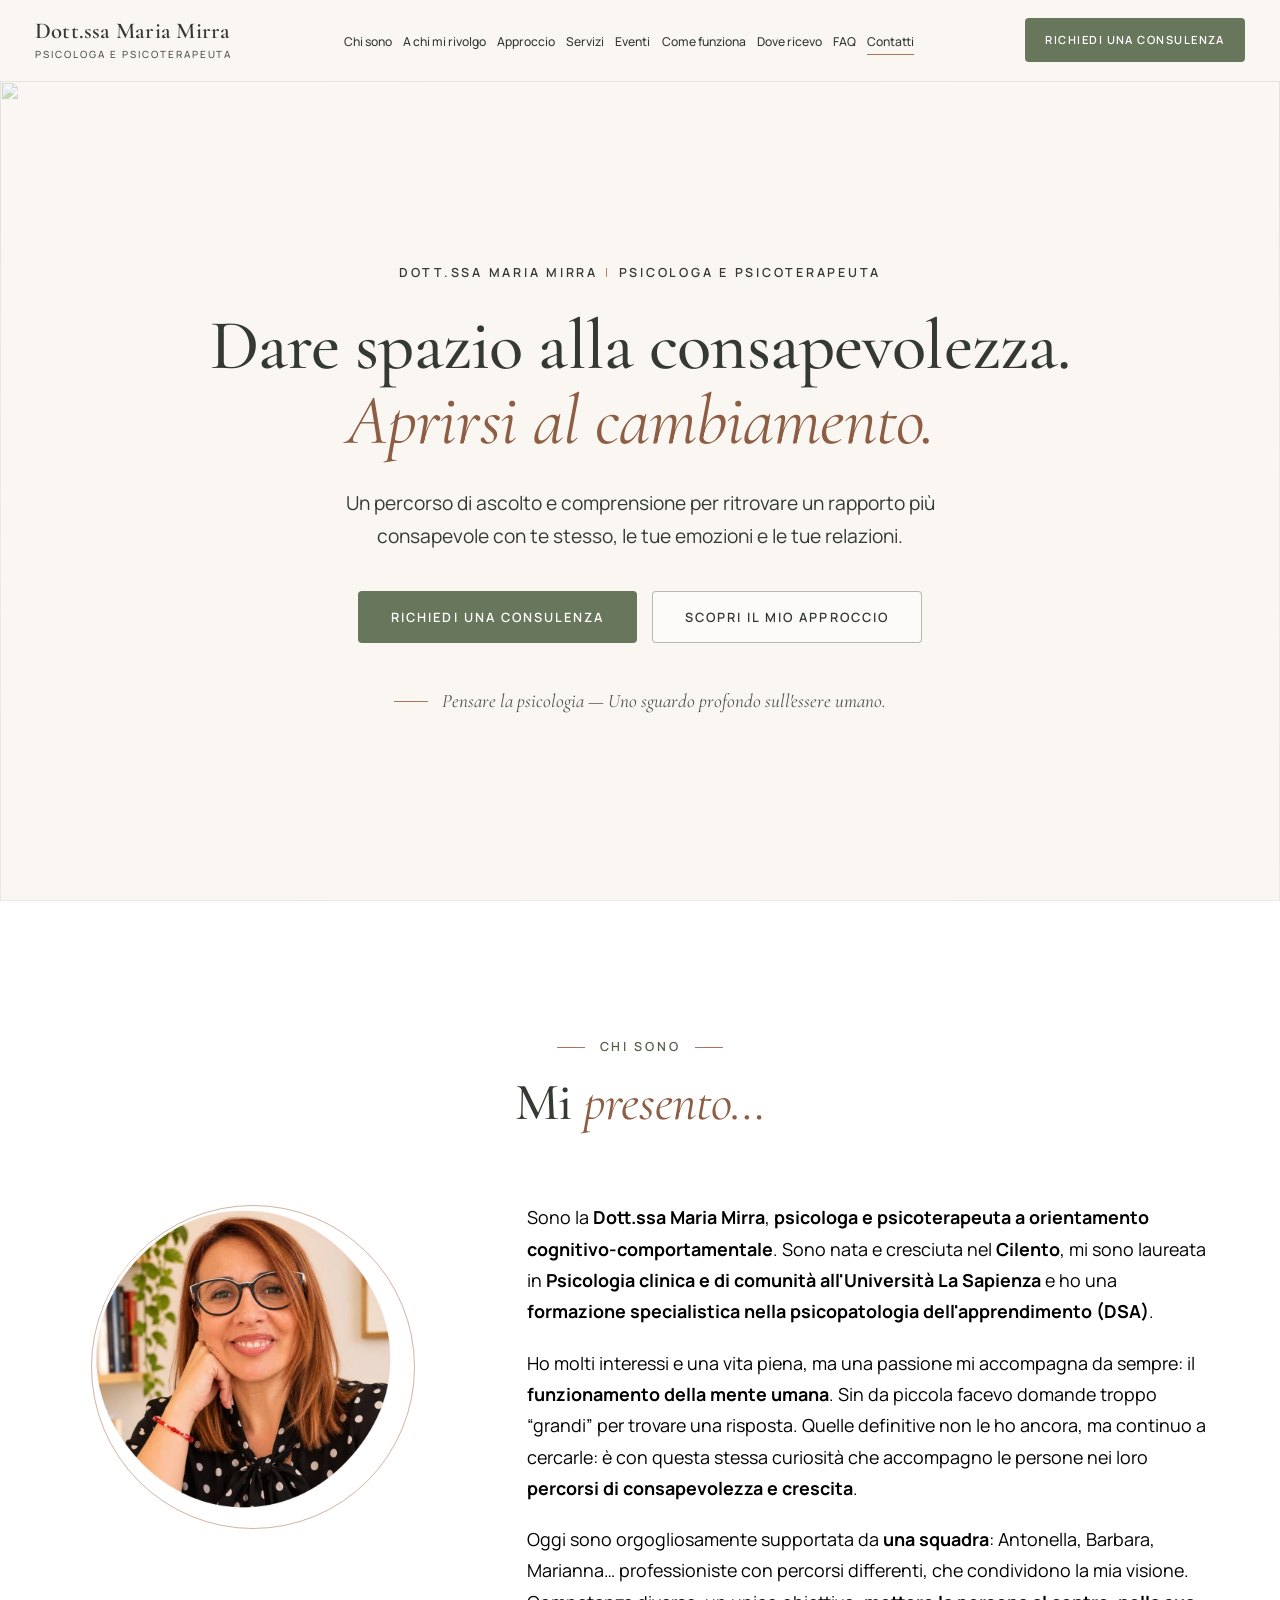
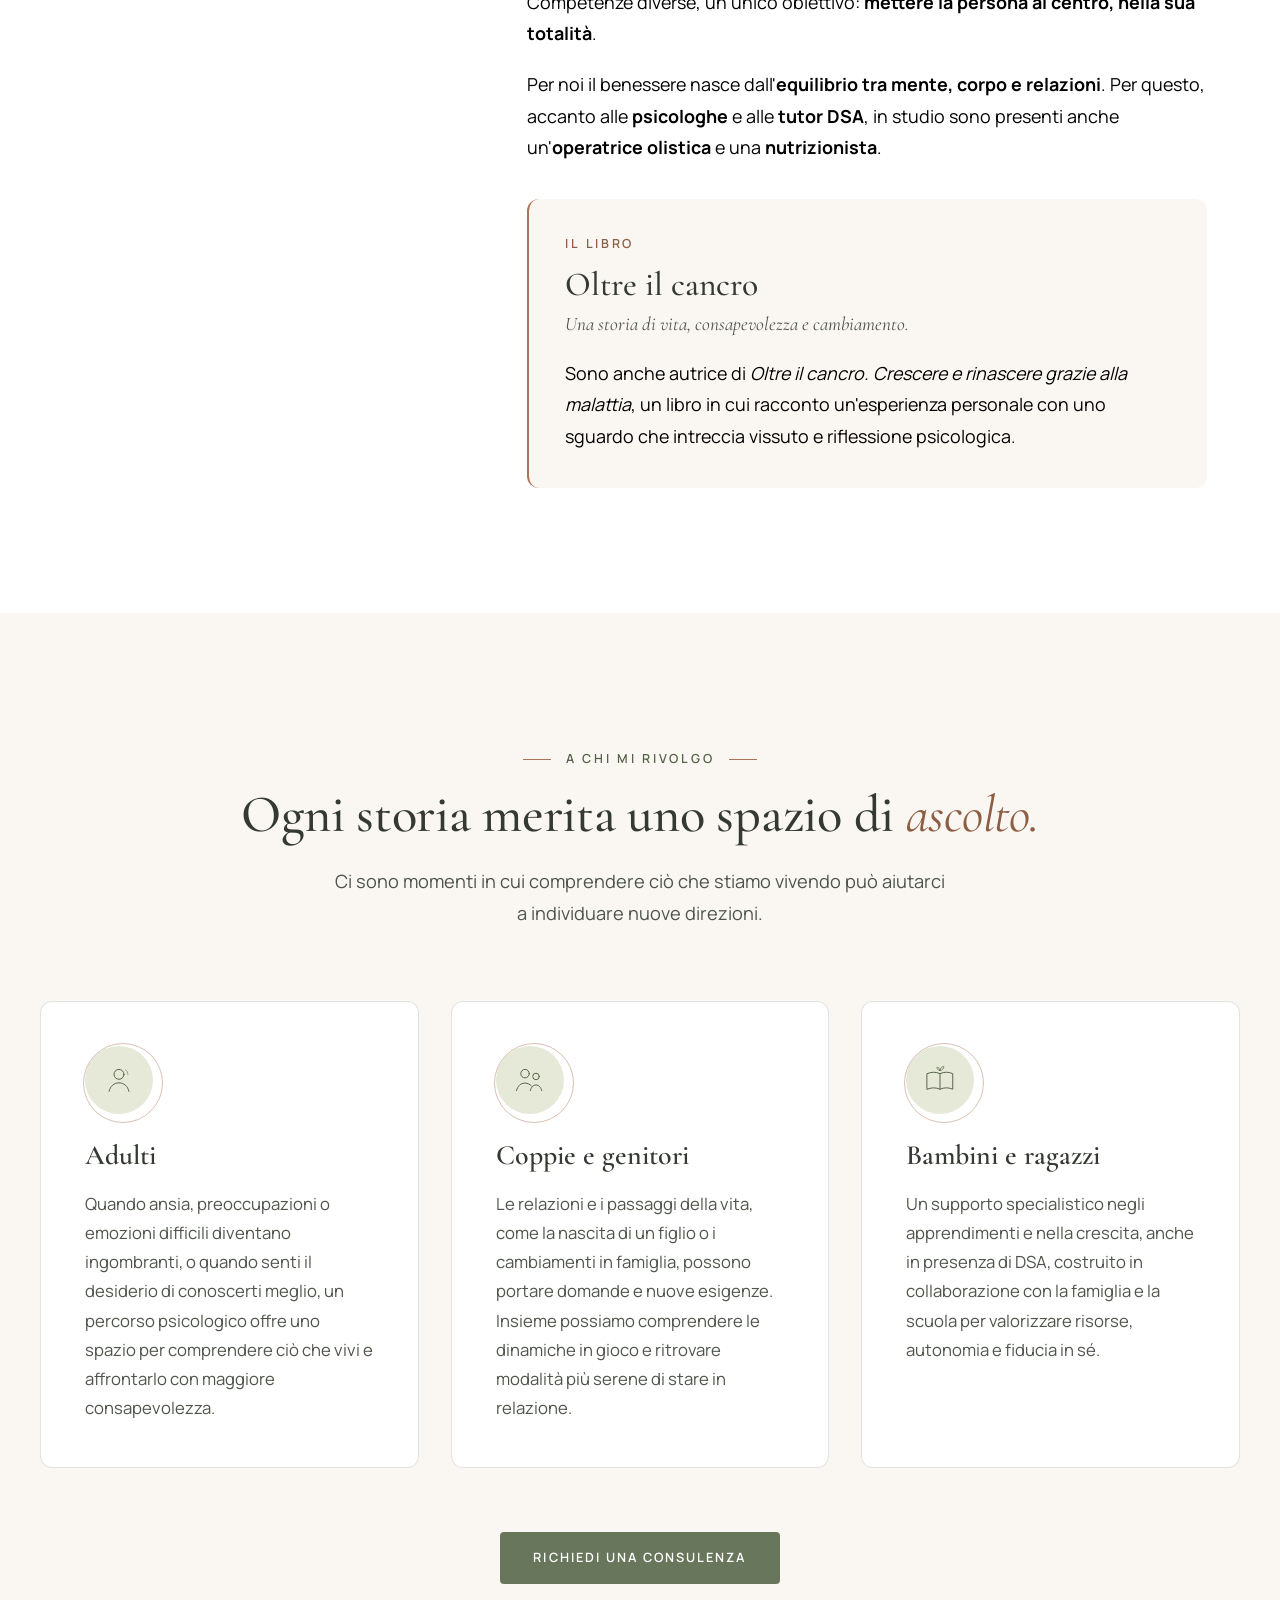
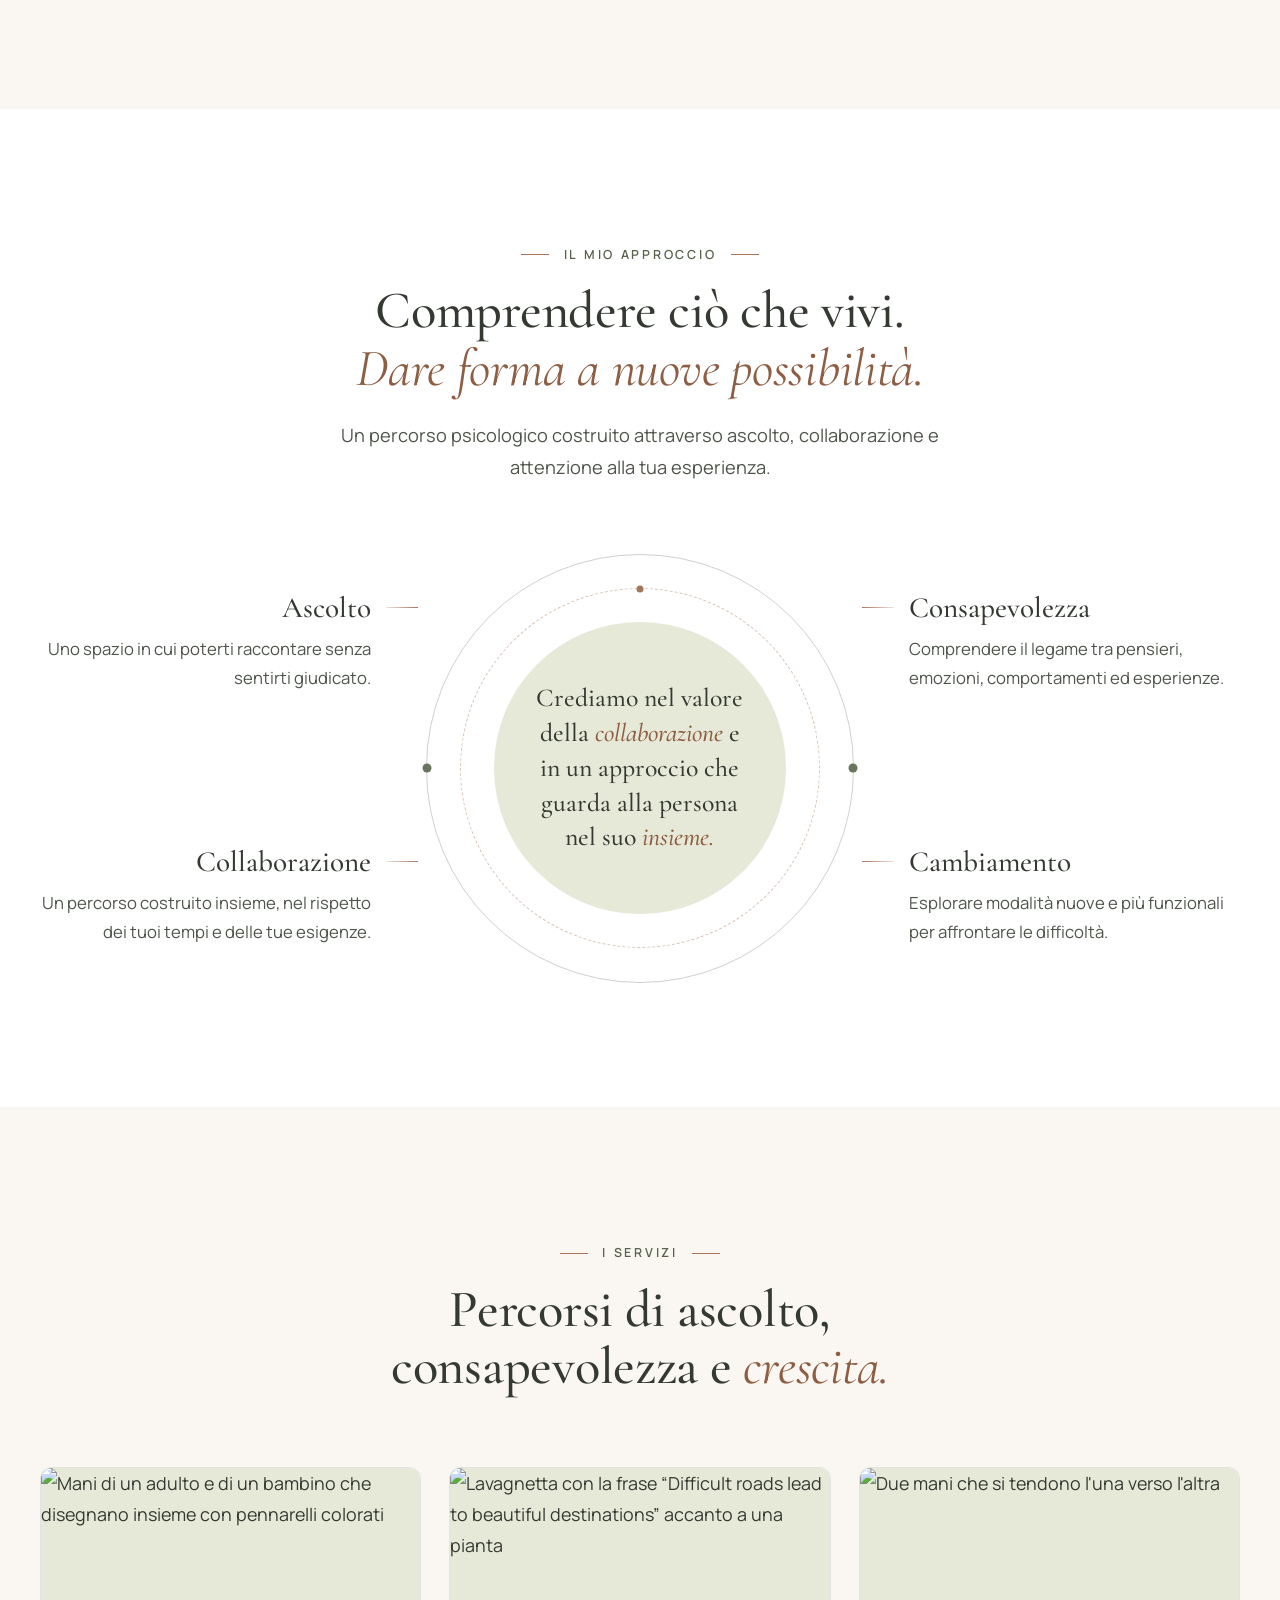
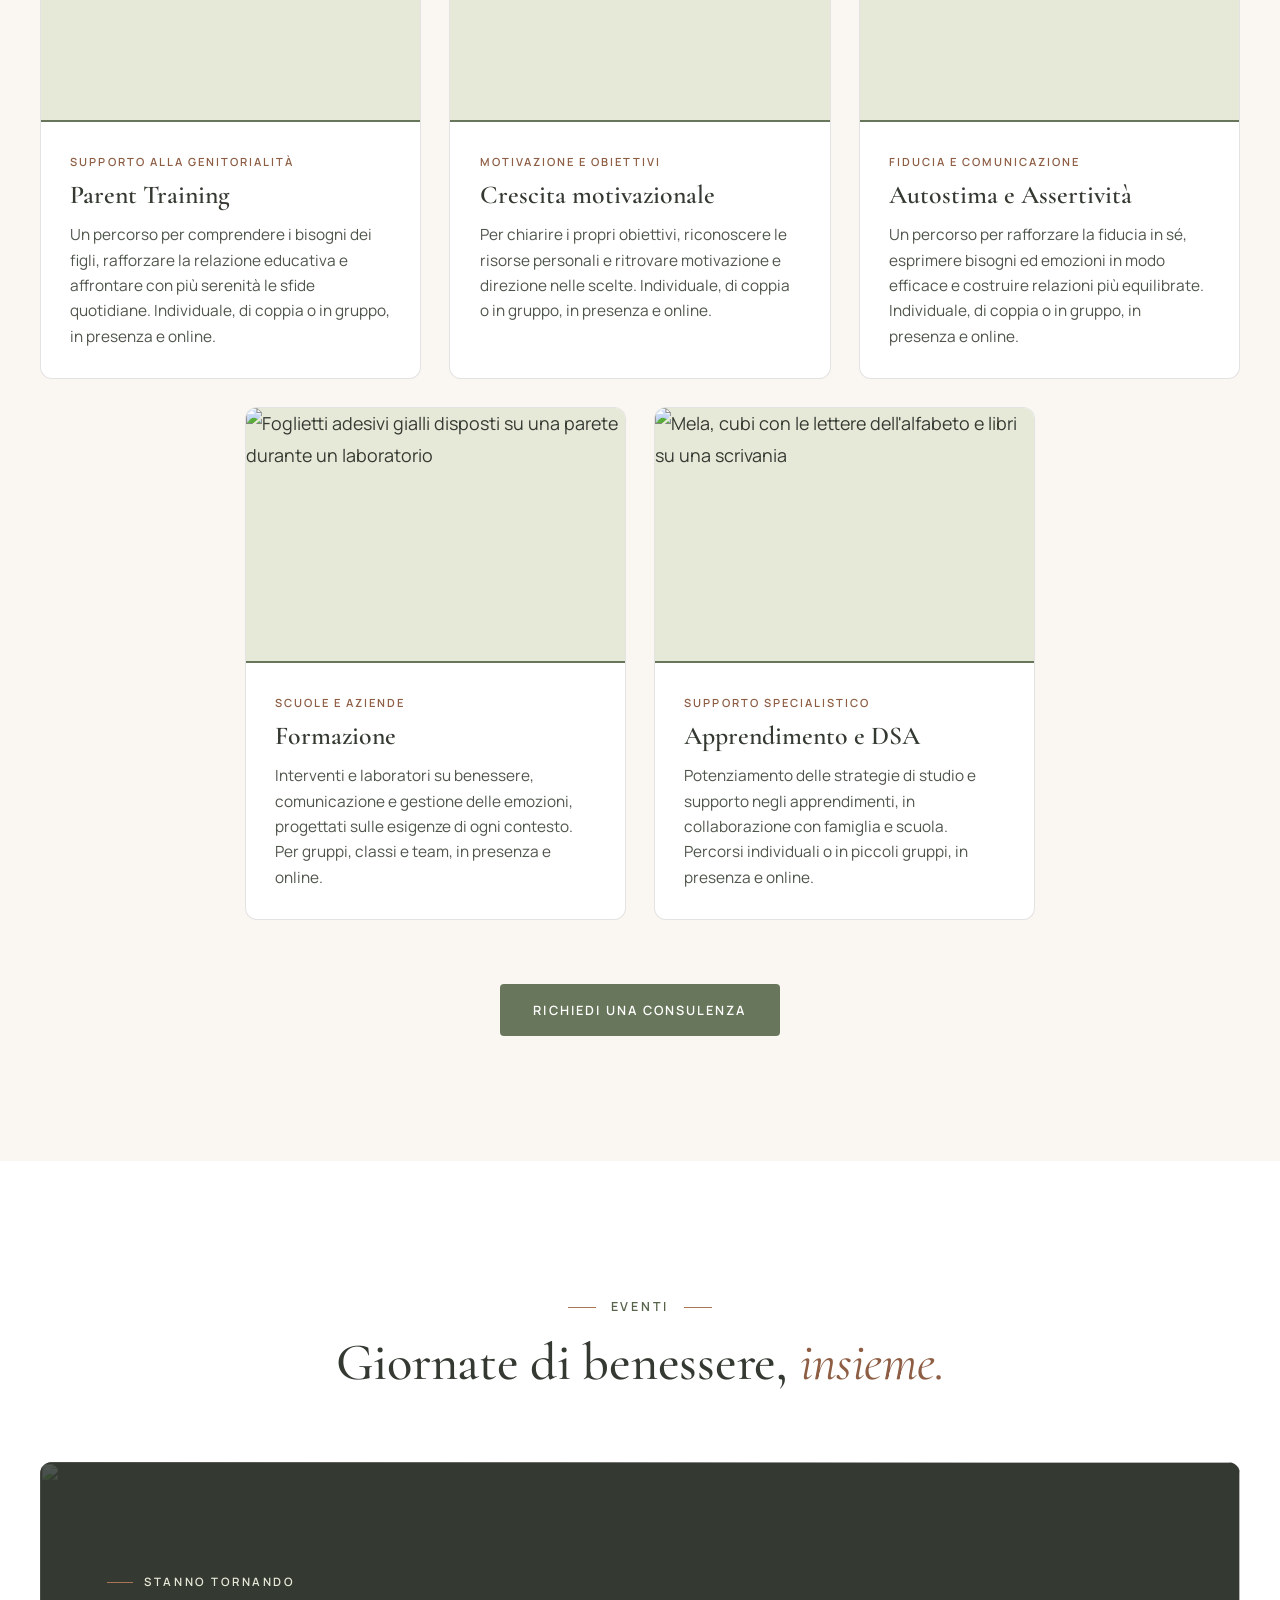
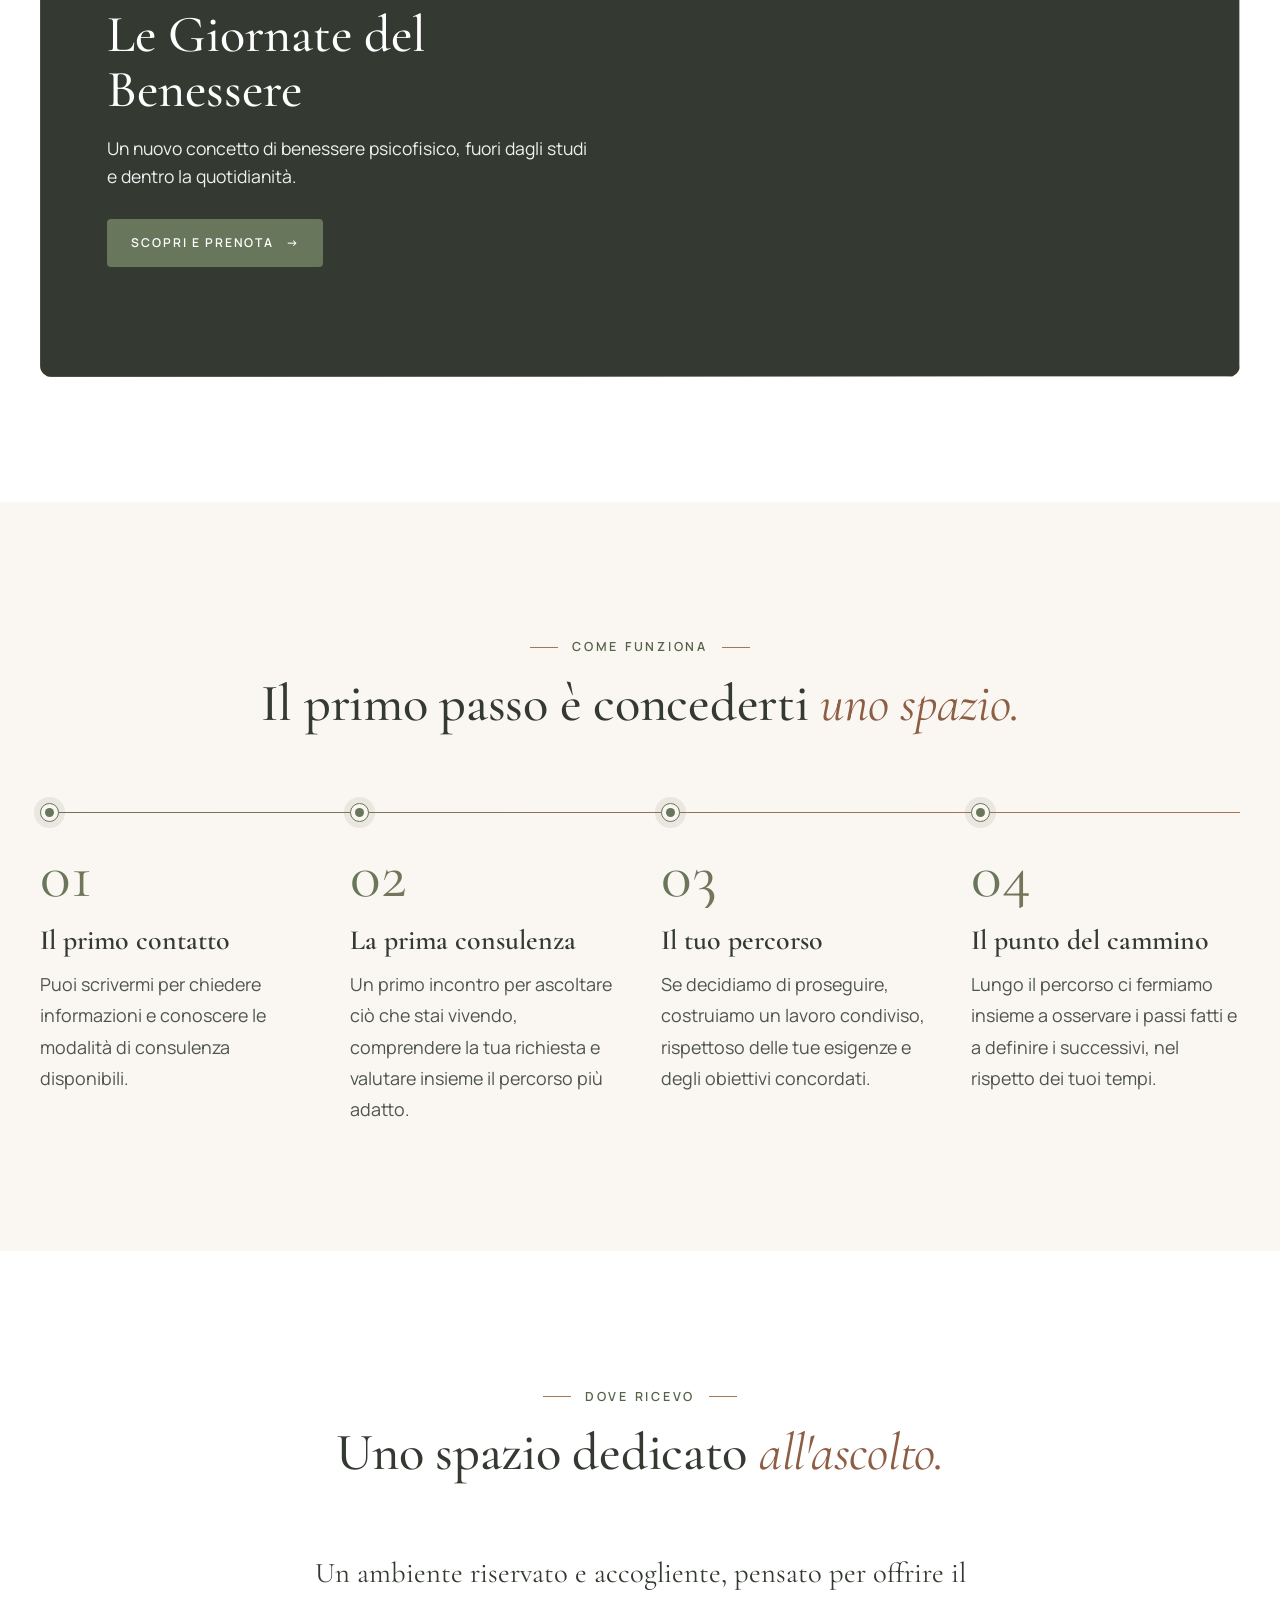
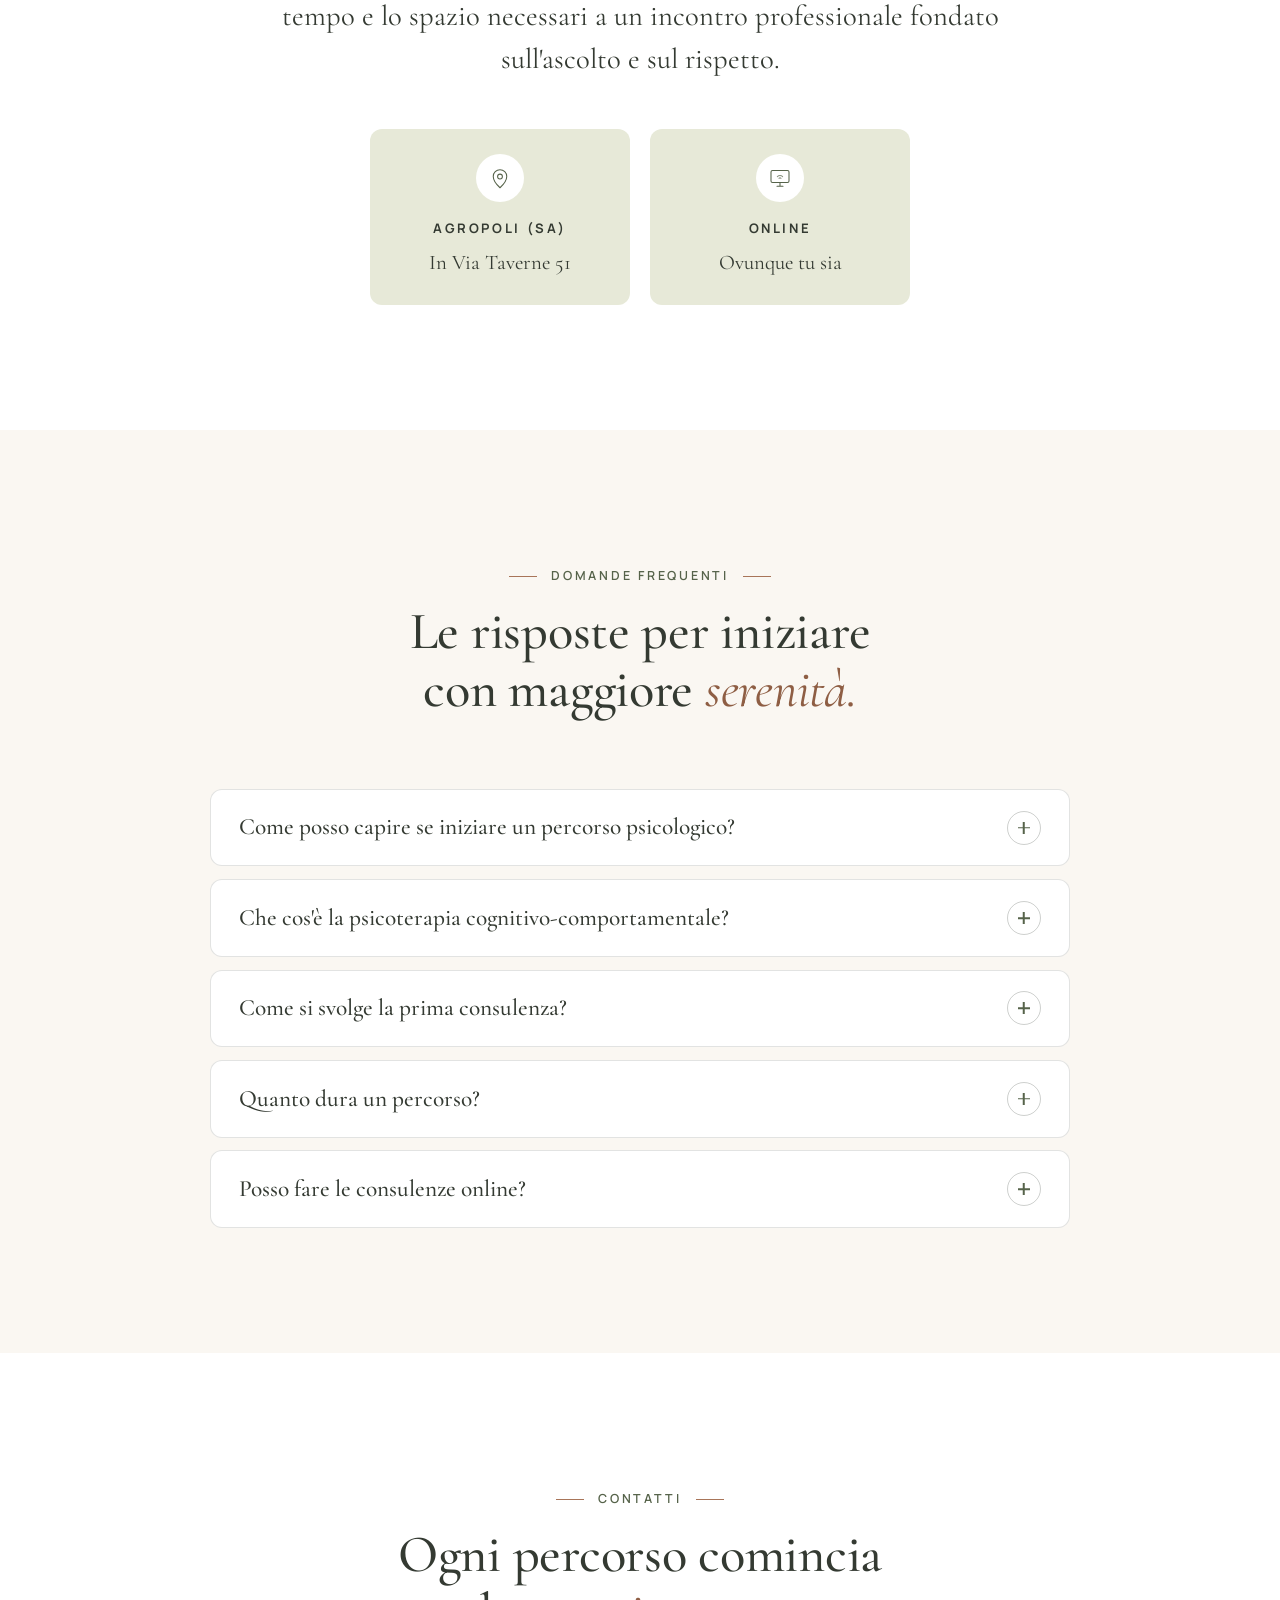
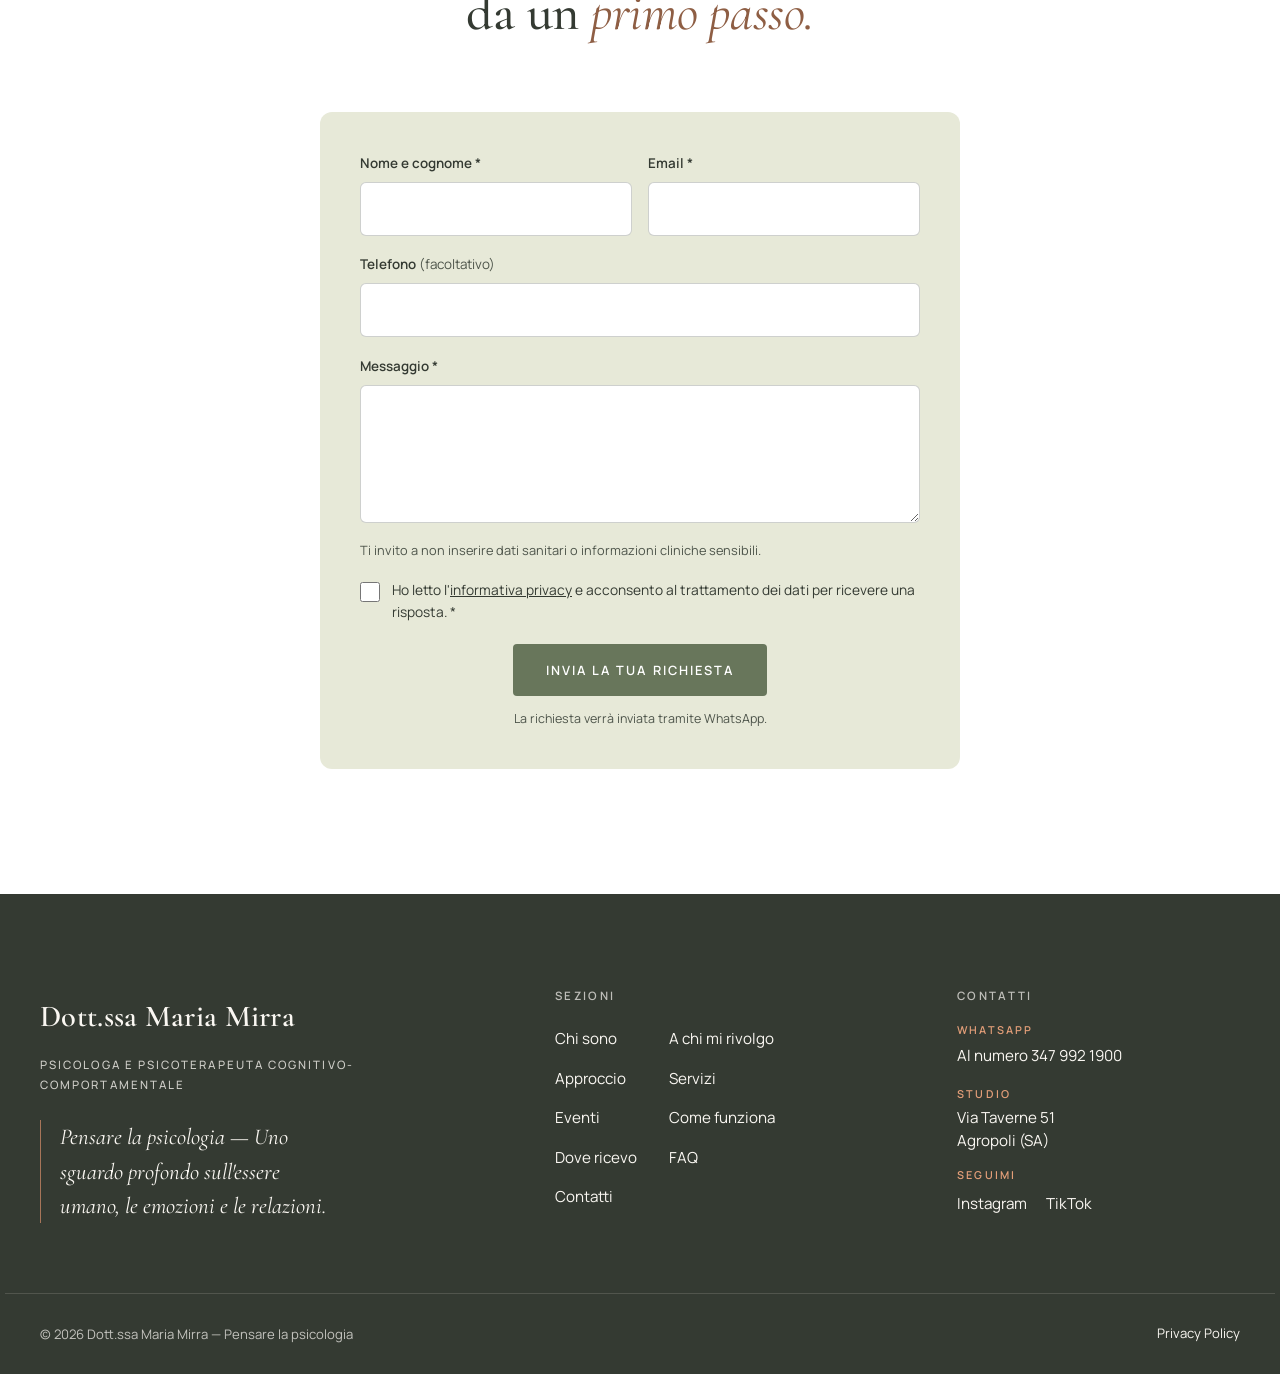
==== index.html @ fb5293a2 "Sito one-page Dott.ssa Maria Mirra Header con menu completo su desktop e burger su mobile, HERO bico" ====
<!doctype html>
<html lang="it">
<head>
  <meta charset="utf-8">
  <meta name="viewport" content="width=device-width, initial-scale=1">
  <title>Maria Mirra | Psicologa e Psicoterapeuta Cognitivo-Comportamentale</title>
  <meta name="description" content="Maria Mirra, psicologa e psicoterapeuta cognitivo-comportamentale. Percorsi di psicoterapia, ascolto e crescita personale. Scopri il suo approccio e richiedi informazioni.">
  <meta name="theme-color" content="#FAF7F2">
  <!-- DA COMPLETARE alla pubblicazione con il dominio definitivo -->
  <!-- <link rel="canonical" href="https://www.DOMINIO.it/"> -->

  <!-- Open Graph -->
  <meta property="og:type" content="website">
  <meta property="og:locale" content="it_IT">
  <meta property="og:site_name" content="Dott.ssa Maria Mirra — Pensare la psicologia">
  <meta property="og:title" content="Maria Mirra | Psicologa e Psicoterapeuta Cognitivo-Comportamentale">
  <meta property="og:description" content="Pensare la psicologia — Uno sguardo profondo sull'essere umano, le emozioni e le relazioni. Percorsi di psicoterapia, ascolto e crescita personale.">
  <meta property="og:image" content="https://images.unsplash.com/photo-1441974231531-c6227db76b6e?w=1200&h=630&fit=crop&q=75&fm=jpg">
  <meta property="og:image:width" content="1200">
  <meta property="og:image:height" content="630">
  <meta name="twitter:card" content="summary_large_image">

  <link rel="icon" href="data:image/svg+xml,%3Csvg xmlns='http://www.w3.org/2000/svg' viewBox='0 0 64 64'%3E%3Crect width='64' height='64' rx='32' fill='%23FAF7F2'/%3E%3Ctext x='32' y='42' font-family='Georgia,serif' font-size='28' text-anchor='middle' fill='%23343A32'%3EMM%3C/text%3E%3C/svg%3E">

  <link rel="preconnect" href="https://fonts.googleapis.com">
  <link rel="preconnect" href="https://fonts.gstatic.com" crossorigin>
  <link rel="preconnect" href="https://images.unsplash.com" crossorigin>
  <link rel="stylesheet" href="https://fonts.googleapis.com/css2?family=Cormorant+Garamond:ital,wght@0,400;0,500;0,600;1,400;1,500&family=Manrope:wght@400;500;600;700&display=swap">

  <link rel="preload" as="image" href="https://images.unsplash.com/photo-1441974231531-c6227db76b6e?w=1600&q=70&fm=webp"
        imagesrcset="https://images.unsplash.com/photo-1441974231531-c6227db76b6e?w=800&q=70&fm=webp 800w, https://images.unsplash.com/photo-1441974231531-c6227db76b6e?w=1600&q=70&fm=webp 1600w, https://images.unsplash.com/photo-1441974231531-c6227db76b6e?w=2400&q=65&fm=webp 2400w"
        imagesizes="100vw">

  <link rel="stylesheet" href="css/style.css">

  <!-- Dati strutturati: soltanto informazioni fornite e confermate -->
  <script type="application/ld+json">
  {
    "@context": "https://schema.org",
    "@type": "Person",
    "name": "Maria Mirra",
    "honorificPrefix": "Dott.ssa",
    "jobTitle": "Psicologa e Psicoterapeuta Cognitivo-Comportamentale",
    "description": "Psicologa e psicoterapeuta a orientamento cognitivo-comportamentale, con formazione specialistica nella psicopatologia dell'apprendimento (DSA).",
    "alumniOf": { "@type": "CollegeOrUniversity", "name": "Sapienza Università di Roma" },
    "knowsAbout": ["Psicoterapia cognitivo-comportamentale", "Parent training", "Disturbi Specifici dell'Apprendimento (DSA)", "Autostima e assertività", "Crescita personale"],
    "telephone": "+39 347 992 1900",
    "address": {
      "@type": "PostalAddress",
      "streetAddress": "Via Taverne 51",
      "addressLocality": "Agropoli",
      "addressRegion": "SA",
      "addressCountry": "IT"
    },
    "sameAs": [
      "https://www.instagram.com/mariamirra73_psicologa/",
      "https://www.tiktok.com/@mariamirrapsicologa"
    ]
  }
  </script>
  <script>document.documentElement.classList.add('js');</script>
</head>
<body>
  <a class="skip-link" href="#contenuto">Vai al contenuto</a>

  <!-- ========== HEADER ========== -->
  <header class="site-header" id="top">
    <div class="header-inner">
      <a class="brand" href="#top" aria-label="Dott.ssa Maria Mirra, Psicologa e Psicoterapeuta — torna all'inizio">
        <span class="brand-name">Dott.ssa Maria Mirra</span>
        <span class="brand-sub">Psicologa e Psicoterapeuta</span>
      </a>

      <nav class="site-nav" id="site-nav" aria-label="Navigazione principale">
        <ul class="nav-list">
          <li><a href="#chi-sono">Chi sono</a></li>
          <li><a href="#a-chi-mi-rivolgo">A chi mi rivolgo</a></li>
          <li><a href="#approccio">Approccio</a></li>
          <li><a href="#servizi">Servizi</a></li>
          <li><a href="#eventi">Eventi</a></li>
          <li><a href="#come-funziona">Come funziona</a></li>
          <li><a href="#dove-ricevo">Dove ricevo</a></li>
          <li><a href="#faq">FAQ</a></li>
          <li><a href="#contatti">Contatti</a></li>
        </ul>
        <a class="btn btn-primary btn-sm nav-cta nav-cta-mobile" href="#contatti">Richiedi una consulenza</a>
      </nav>

      <a class="btn btn-primary btn-sm nav-cta nav-cta-desktop" href="#contatti">Richiedi una consulenza</a>

      <button class="nav-toggle" type="button" aria-expanded="false" aria-controls="site-nav">
        <span class="nav-toggle-bars" aria-hidden="true"><span></span><span></span><span></span></span>
        <span class="visually-hidden">Apri il menu</span>
      </button>
    </div>
  </header>

  <main id="contenuto">

    <!-- ========== HERO ========== -->
    <section class="hero" aria-labelledby="hero-title">
      <img class="hero-bg"
           src="https://images.unsplash.com/photo-1441974231531-c6227db76b6e?w=1600&q=70&fm=webp"
           srcset="https://images.unsplash.com/photo-1441974231531-c6227db76b6e?w=800&q=70&fm=webp 800w,
                   https://images.unsplash.com/photo-1441974231531-c6227db76b6e?w=1600&q=70&fm=webp 1600w,
                   https://images.unsplash.com/photo-1441974231531-c6227db76b6e?w=2400&q=65&fm=webp 2400w"
           sizes="100vw" alt="" width="2400" height="1600" fetchpriority="high" decoding="async">
      <div class="hero-overlay" aria-hidden="true"></div>

      <div class="container hero-content">
        <p class="eyebrow hero-eyebrow reveal"><span>Dott.ssa Maria Mirra</span><span class="sep" aria-hidden="true">|</span><span>Psicologa e Psicoterapeuta</span></p>
        <h1 id="hero-title" class="hero-title reveal">
          <span class="hero-line hero-line-1">Dare spazio alla consapevolezza.</span>
          <span class="hero-line hero-line-2">Aprirsi al cambiamento.</span>
        </h1>
        <p class="hero-lead reveal">Un percorso di ascolto e comprensione per ritrovare un rapporto più consapevole con te stesso, le tue emozioni e le tue relazioni.</p>
        <div class="btn-group reveal">
          <a class="btn btn-primary" href="#contatti">Richiedi una consulenza</a>
          <a class="btn btn-ghost" href="#approccio">Scopri il mio approccio</a>
        </div>
        <p class="hero-micro reveal"><span class="micro-line" aria-hidden="true"></span>Pensare la psicologia — Uno sguardo profondo sull'essere umano.</p>
      </div>
    </section>

    <!-- ========== CHI SONO (bianco) ========== -->
    <section class="section bg-white" id="chi-sono" aria-labelledby="chi-sono-title">
      <div class="container about-grid">
        <figure class="about-photo reveal">
          <img src="assets/maria-mirra.webp" width="800" height="800" loading="lazy" decoding="async"
               alt="Ritratto della Dott.ssa Maria Mirra, psicologa e psicoterapeuta, sorridente con occhiali e camicia a pois">
        </figure>

        <header class="section-head about-head reveal">
          <p class="eyebrow">Chi sono</p>
          <h2 id="chi-sono-title">Mi <em>presento…</em></h2>
        </header>

        <div class="about-text reveal">
          <p>Sono la <strong>Dott.ssa Maria Mirra</strong>, <strong>psicologa e psicoterapeuta a orientamento cognitivo-comportamentale</strong>. Sono nata e cresciuta nel <strong>Cilento</strong>, mi sono laureata in <strong>Psicologia clinica e di comunità all'Università La Sapienza</strong> e ho una <strong>formazione specialistica nella psicopatologia dell'apprendimento (DSA)</strong>.</p>
          <p>Ho molti interessi e una vita piena, ma una passione mi accompagna da sempre: il <strong>funzionamento della mente umana</strong>. Sin da piccola facevo domande troppo “grandi” per trovare una risposta. Quelle definitive non le ho ancora, ma continuo a cercarle: è con questa stessa curiosità che accompagno le persone nei loro <strong>percorsi di consapevolezza e crescita</strong>.</p>
          <p>Oggi sono orgogliosamente supportata da <strong>una squadra</strong>: Antonella, Barbara, Marianna… professioniste con percorsi differenti, che condividono la mia visione. Competenze diverse, un unico obiettivo: <strong>mettere la persona al centro, nella sua totalità</strong>.</p>
          <p>Per noi il benessere nasce dall'<strong>equilibrio tra mente, corpo e relazioni</strong>. Per questo, accanto alle <strong>psicologhe</strong> e alle <strong>tutor DSA</strong>, in studio sono presenti anche un'<strong>operatrice olistica</strong> e una <strong>nutrizionista</strong>.</p>

          <aside class="book-block" aria-label="Il libro">
            <p class="mini-title">Il libro</p>
            <p class="book-title">Oltre il cancro</p>
            <p class="book-tagline">Una storia di vita, consapevolezza e cambiamento.</p>
            <p>Sono anche autrice di <cite>Oltre il cancro. Crescere e rinascere grazie alla malattia</cite>, un libro in cui racconto un'esperienza personale con uno sguardo che intreccia vissuto e riflessione psicologica.</p>
            <!-- Link al libro: inserire SOLO dopo verifica dell'URL ufficiale -->
          </aside>
        </div>
      </div>
    </section>

    <!-- ========== A CHI MI RIVOLGO (avorio) ========== -->
    <section class="section bg-ivory" id="a-chi-mi-rivolgo" aria-labelledby="rivolgo-title">
      <div class="container">
        <header class="section-head reveal">
          <p class="eyebrow">A chi mi rivolgo</p>
          <h2 id="rivolgo-title">Ogni storia merita uno spazio di <em>ascolto.</em></h2>
          <p class="section-sub">Ci sono momenti in cui comprendere ciò che stiamo vivendo può aiutarci a individuare nuove direzioni.</p>
        </header>

        <div class="cards-3">
          <article class="card reveal">
            <span class="card-icon" aria-hidden="true">
              <svg viewBox="0 0 48 48" fill="none" stroke="currentColor" stroke-width="1.4" stroke-linecap="round" stroke-linejoin="round"><circle cx="24" cy="16" r="7"/><path d="M10 40c1.6-7.6 7.3-12 14-12s12.4 4.4 14 12"/><path d="M33 9.5c2.2 1.4 3.6 3.8 3.6 6.5" opacity=".55"/></svg>
            </span>
            <h3>Adulti</h3>
            <p>Quando ansia, preoccupazioni o emozioni difficili diventano ingombranti, o quando senti il desiderio di conoscerti meglio, un percorso psicologico offre uno spazio per comprendere ciò che vivi e affrontarlo con maggiore consapevolezza.</p>
          </article>
          <article class="card reveal">
            <span class="card-icon" aria-hidden="true">
              <svg viewBox="0 0 48 48" fill="none" stroke="currentColor" stroke-width="1.4" stroke-linecap="round" stroke-linejoin="round"><circle cx="17" cy="15" r="6"/><circle cx="32.5" cy="19" r="4.6"/><path d="M5 39c1.3-6.6 6-10.6 12-10.6 3.6 0 6.8 1.4 9 4"/><path d="M24.5 39c1-5 4.3-8 8-8s7 3 8 8"/></svg>
            </span>
            <h3>Coppie e genitori</h3>
            <p>Le relazioni e i passaggi della vita, come la nascita di un figlio o i cambiamenti in famiglia, possono portare domande e nuove esigenze. Insieme possiamo comprendere le dinamiche in gioco e ritrovare modalità più serene di stare in relazione.</p>
          </article>
          <article class="card reveal">
            <span class="card-icon" aria-hidden="true">
              <svg viewBox="0 0 48 48" fill="none" stroke="currentColor" stroke-width="1.4" stroke-linecap="round" stroke-linejoin="round"><path d="M6 15c6-2.6 12-2.6 18 0 6-2.6 12-2.6 18 0v22c-6-2.6-12-2.6-18 0-6-2.6-12-2.6-18 0z"/><path d="M24 15v22"/><path d="M24 10.5c0-3 2.2-5.5 5.5-5.5 0 3-2.4 5.5-5.5 5.5zM24 10.5c0-2.4-1.8-4.4-4.4-4.4 0 2.4 1.9 4.4 4.4 4.4z" opacity=".7"/></svg>
            </span>
            <h3>Bambini e ragazzi</h3>
            <p>Un supporto specialistico negli apprendimenti e nella crescita, anche in presenza di DSA, costruito in collaborazione con la famiglia e la scuola per valorizzare risorse, autonomia e fiducia in sé.</p>
          </article>
        </div>

        <div class="section-cta reveal">
          <a class="btn btn-primary" href="#contatti">Richiedi una consulenza</a>
        </div>
      </div>
    </section>

    <!-- ========== IL MIO APPROCCIO (bianco) ========== -->
    <section class="section bg-white" id="approccio" aria-labelledby="approccio-title">
      <div class="container">
        <header class="section-head reveal">
          <p class="eyebrow">Il mio approccio</p>
          <h2 id="approccio-title">Comprendere ciò che vivi. <em>Dare forma a nuove possibilità.</em></h2>
          <p class="section-sub">Un percorso psicologico costruito attraverso ascolto, collaborazione e attenzione alla tua esperienza.</p>
        </header>

        <div class="constellation">
          <div class="orbit reveal" aria-hidden="false">
            <span class="ring ring-1" aria-hidden="true"></span>
            <span class="ring ring-2" aria-hidden="true"></span>
            <span class="ring ring-3" aria-hidden="true"></span>
            <blockquote class="orbit-quote">
              <p>Crediamo nel valore della <em>collaborazione</em> e in un approccio che guarda alla persona nel suo <em>insieme.</em></p>
            </blockquote>
          </div>

          <ul class="principles" aria-label="I pilastri del mio approccio">
            <li class="principle p-tl reveal">
              <h3>Ascolto</h3>
              <p>Uno spazio in cui poterti raccontare senza sentirti giudicato.</p>
            </li>
            <li class="principle p-tr reveal">
              <h3>Consapevolezza</h3>
              <p>Comprendere il legame tra pensieri, emozioni, comportamenti ed esperienze.</p>
            </li>
            <li class="principle p-bl reveal">
              <h3>Collaborazione</h3>
              <p>Un percorso costruito insieme, nel rispetto dei tuoi tempi e delle tue esigenze.</p>
            </li>
            <li class="principle p-br reveal">
              <h3>Cambiamento</h3>
              <p>Esplorare modalità nuove e più funzionali per affrontare le difficoltà.</p>
            </li>
          </ul>
        </div>
      </div>
    </section>

    <!-- ========== I SERVIZI (avorio) ========== -->
    <section class="section bg-ivory" id="servizi" aria-labelledby="servizi-title">
      <div class="container">
        <header class="section-head reveal">
          <p class="eyebrow">I servizi</p>
          <h2 id="servizi-title">Percorsi di ascolto, consapevolezza e <em>crescita.</em></h2>
        </header>

        <div class="services-grid">
          <article class="service-card reveal">
            <div class="service-media">
              <img src="https://images.unsplash.com/photo-1596464716127-f2a82984de30?w=800&q=70&fm=webp"
                   srcset="https://images.unsplash.com/photo-1596464716127-f2a82984de30?w=480&q=70&fm=webp 480w, https://images.unsplash.com/photo-1596464716127-f2a82984de30?w=800&q=70&fm=webp 800w"
                   sizes="(min-width: 1024px) 380px, (min-width: 640px) 45vw, 100vw" width="800" height="533" loading="lazy" decoding="async"
                   alt="Mani di un adulto e di un bambino che disegnano insieme con pennarelli colorati">
            </div>
            <div class="service-body">
              <p class="service-kicker">Supporto alla genitorialità</p>
              <h3>Parent Training</h3>
              <p>Un percorso per comprendere i bisogni dei figli, rafforzare la relazione educativa e affrontare con più serenità le sfide quotidiane. Individuale, di coppia o in gruppo, in presenza e online.</p>
            </div>
          </article>

          <article class="service-card reveal">
            <div class="service-media">
              <img src="https://images.unsplash.com/photo-1528716321680-815a8cdb8cbe?w=800&q=70&fm=webp"
                   srcset="https://images.unsplash.com/photo-1528716321680-815a8cdb8cbe?w=480&q=70&fm=webp 480w, https://images.unsplash.com/photo-1528716321680-815a8cdb8cbe?w=800&q=70&fm=webp 800w"
                   sizes="(min-width: 1024px) 380px, (min-width: 640px) 45vw, 100vw" width="800" height="533" loading="lazy" decoding="async"
                   alt="Lavagnetta con la frase “Difficult roads lead to beautiful destinations” accanto a una pianta">
            </div>
            <div class="service-body">
              <p class="service-kicker">Motivazione e obiettivi</p>
              <h3>Crescita motivazionale</h3>
              <p>Per chiarire i propri obiettivi, riconoscere le risorse personali e ritrovare motivazione e direzione nelle scelte. Individuale, di coppia o in gruppo, in presenza e online.</p>
            </div>
          </article>

          <article class="service-card reveal">
            <div class="service-media">
              <img src="https://images.unsplash.com/photo-1544027993-37dbfe43562a?w=800&q=70&fm=webp"
                   srcset="https://images.unsplash.com/photo-1544027993-37dbfe43562a?w=480&q=70&fm=webp 480w, https://images.unsplash.com/photo-1544027993-37dbfe43562a?w=800&q=70&fm=webp 800w"
                   sizes="(min-width: 1024px) 380px, (min-width: 640px) 45vw, 100vw" width="800" height="533" loading="lazy" decoding="async"
                   alt="Due mani che si tendono l'una verso l'altra">
            </div>
            <div class="service-body">
              <p class="service-kicker">Fiducia e comunicazione</p>
              <h3>Autostima e Assertività</h3>
              <p>Un percorso per rafforzare la fiducia in sé, esprimere bisogni ed emozioni in modo efficace e costruire relazioni più equilibrate. Individuale, di coppia o in gruppo, in presenza e online.</p>
            </div>
          </article>

          <article class="service-card reveal">
            <div class="service-media">
              <img src="https://images.unsplash.com/photo-1507925921958-8a62f3d1a50d?w=800&q=70&fm=webp"
                   srcset="https://images.unsplash.com/photo-1507925921958-8a62f3d1a50d?w=480&q=70&fm=webp 480w, https://images.unsplash.com/photo-1507925921958-8a62f3d1a50d?w=800&q=70&fm=webp 800w"
                   sizes="(min-width: 1024px) 380px, (min-width: 640px) 45vw, 100vw" width="800" height="533" loading="lazy" decoding="async"
                   alt="Foglietti adesivi gialli disposti su una parete durante un laboratorio">
            </div>
            <div class="service-body">
              <p class="service-kicker">Scuole e aziende</p>
              <h3>Formazione</h3>
              <p>Interventi e laboratori su benessere, comunicazione e gestione delle emozioni, progettati sulle esigenze di ogni contesto. Per gruppi, classi e team, in presenza e online.</p>
            </div>
          </article>

          <article class="service-card reveal">
            <div class="service-media">
              <img src="https://images.unsplash.com/photo-1503676260728-1c00da094a0b?w=800&q=70&fm=webp"
                   srcset="https://images.unsplash.com/photo-1503676260728-1c00da094a0b?w=480&q=70&fm=webp 480w, https://images.unsplash.com/photo-1503676260728-1c00da094a0b?w=800&q=70&fm=webp 800w"
                   sizes="(min-width: 1024px) 380px, (min-width: 640px) 45vw, 100vw" width="800" height="533" loading="lazy" decoding="async"
                   alt="Mela, cubi con le lettere dell'alfabeto e libri su una scrivania">
            </div>
            <div class="service-body">
              <p class="service-kicker">Supporto specialistico</p>
              <h3>Apprendimento e DSA</h3>
              <p>Potenziamento delle strategie di studio e supporto negli apprendimenti, in collaborazione con famiglia e scuola. Percorsi individuali o in piccoli gruppi, in presenza e online.</p>
            </div>
          </article>
        </div>

        <div class="section-cta reveal">
          <a class="btn btn-primary" href="#contatti">Richiedi una consulenza</a>
        </div>
      </div>
    </section>

    <!-- ========== EVENTI (bianco) ========== -->
    <section class="section bg-white" id="eventi" aria-labelledby="eventi-title">
      <div class="container">
        <header class="section-head reveal">
          <p class="eyebrow">Eventi</p>
          <h2 id="eventi-title">Giornate di benessere, <em>insieme.</em></h2>
        </header>

        <button class="event-trigger reveal" type="button" aria-haspopup="dialog" aria-controls="event-dialog">
          <img src="https://images.unsplash.com/photo-1544367567-0f2fcb009e0b?w=1600&q=70&fm=webp"
               srcset="https://images.unsplash.com/photo-1544367567-0f2fcb009e0b?w=800&q=70&fm=webp 800w, https://images.unsplash.com/photo-1544367567-0f2fcb009e0b?w=1600&q=70&fm=webp 1600w"
               sizes="(min-width: 1240px) 1200px, 100vw" width="1600" height="1067" loading="lazy" decoding="async"
               alt="">
          <span class="event-shade" aria-hidden="true"></span>
          <span class="event-content">
            <span class="event-label">Stanno tornando</span>
            <span class="event-title">Le Giornate del Benessere</span>
            <span class="event-text">Un nuovo concetto di benessere psicofisico, fuori dagli studi e dentro la quotidianità.</span>
            <span class="event-cta">Scopri e prenota <span aria-hidden="true">→</span></span>
          </span>
        </button>
      </div>

      <dialog class="event-dialog" id="event-dialog" aria-labelledby="event-dialog-title">
        <div class="dialog-inner">
          <button class="dialog-close" type="button" data-close>
            <span aria-hidden="true"></span><span class="visually-hidden">Chiudi</span>
          </button>
          <div class="dialog-media">
            <img src="https://images.unsplash.com/photo-1544367567-0f2fcb009e0b?w=1100&q=70&fm=webp" width="1100" height="733" loading="lazy" decoding="async"
                 alt="Silhouette di una persona in una posizione yoga al tramonto">
          </div>
          <div class="dialog-body">
            <p class="eyebrow">Eventi di gruppo</p>
            <h2 id="event-dialog-title">Le Giornate del Benessere stanno tornando! <span aria-hidden="true">✨</span></h2>
            <p>Siamo orgogliosi di contribuire ad un progetto tanto ambizioso quanto utile, promosso dalle <strong>Dottoresse Francesca Carola e Maria Mirra</strong>.</p>
            <p>Un'iniziativa che punta a diffondere un nuovo concetto di <strong>benessere psicofisico</strong>, portandolo fuori dai classici studi professionali e rendendolo parte della quotidianità.</p>
            <p><strong>Atletica Agropoli</strong> è orgogliosa di collaborare alla riuscita di questo progetto, sia nella fase organizzativa che nella realizzazione di una giornata dedicata, di cui vi sveleremo presto tutti i dettagli.</p>
            <div class="dialog-actions">
              <a class="btn btn-primary" href="https://wa.me/393479921900?text=Buongiorno%20Dott.ssa%20Mirra%2C%20vorrei%20prenotarmi%20alle%20Giornate%20del%20Benessere." target="_blank" rel="noopener">Prenotati su WhatsApp<span class="visually-hidden"> (si apre in una nuova scheda)</span></a>
              <a class="btn btn-outline" href="#contatti" data-close>Richiedi informazioni</a>
            </div>
          </div>
        </div>
      </dialog>
    </section>

    <!-- ========== COME FUNZIONA (avorio) ========== -->
    <section class="section bg-ivory" id="come-funziona" aria-labelledby="funziona-title">
      <div class="container">
        <header class="section-head reveal">
          <p class="eyebrow">Come funziona</p>
          <h2 id="funziona-title">Il primo passo è concederti <em>uno spazio.</em></h2>
        </header>

        <div class="journey">
          <div class="journey-track" aria-hidden="true"><span class="journey-fill"></span></div>
          <ol class="journey-steps">
            <li class="jstep">
              <span class="jdot" aria-hidden="true"></span>
              <span class="jnum" aria-hidden="true">01</span>
              <h3>Il primo contatto</h3>
              <p>Puoi scrivermi per chiedere informazioni e conoscere le modalità di consulenza disponibili.</p>
            </li>
            <li class="jstep">
              <span class="jdot" aria-hidden="true"></span>
              <span class="jnum" aria-hidden="true">02</span>
              <h3>La prima consulenza</h3>
              <p>Un primo incontro per ascoltare ciò che stai vivendo, comprendere la tua richiesta e valutare insieme il percorso più adatto.</p>
            </li>
            <li class="jstep">
              <span class="jdot" aria-hidden="true"></span>
              <span class="jnum" aria-hidden="true">03</span>
              <h3>Il tuo percorso</h3>
              <p>Se decidiamo di proseguire, costruiamo un lavoro condiviso, rispettoso delle tue esigenze e degli obiettivi concordati.</p>
            </li>
            <li class="jstep">
              <span class="jdot" aria-hidden="true"></span>
              <span class="jnum" aria-hidden="true">04</span>
              <h3>Il punto del cammino</h3>
              <p>Lungo il percorso ci fermiamo insieme a osservare i passi fatti e a definire i successivi, nel rispetto dei tuoi tempi.</p>
            </li>
          </ol>
        </div>
      </div>
    </section>

    <!-- ========== DOVE RICEVO (bianco) ========== -->
    <section class="section bg-white" id="dove-ricevo" aria-labelledby="dove-title">
      <div class="container narrow">
        <header class="section-head reveal">
          <p class="eyebrow">Dove ricevo</p>
          <h2 id="dove-title">Uno spazio dedicato <em>all'ascolto.</em></h2>
        </header>

        <div class="where reveal">
          <p class="where-text">Un ambiente riservato e accogliente, pensato per offrire il tempo e lo spazio necessari a un incontro professionale fondato sull'ascolto e sul rispetto.</p>

          <div class="where-boxes">
            <div class="where-box">
              <span class="where-icon" aria-hidden="true">
                <svg viewBox="0 0 32 32" fill="none" stroke="currentColor" stroke-width="1.4" stroke-linecap="round" stroke-linejoin="round"><path d="M16 29s-9-8.2-9-15a9 9 0 0 1 18 0c0 6.8-9 15-9 15z"/><circle cx="16" cy="14" r="3.2"/></svg>
              </span>
              <p class="where-title">Agropoli (SA)</p>
              <p class="where-detail">In Via Taverne 51</p>
            </div>
            <div class="where-box">
              <span class="where-icon" aria-hidden="true">
                <svg viewBox="0 0 32 32" fill="none" stroke="currentColor" stroke-width="1.4" stroke-linecap="round" stroke-linejoin="round"><rect x="4" y="6" width="24" height="16" rx="2"/><path d="M12 27h8M16 22v5"/><path d="M12.5 14.2c1.9-1.9 5.1-1.9 7 0M14.6 16.4c.8-.8 2-.8 2.8 0" opacity=".7"/></svg>
              </span>
              <p class="where-title">Online</p>
              <p class="where-detail">Ovunque tu sia</p>
            </div>
          </div>
        </div>
      </div>
    </section>

    <!-- ========== FAQ (avorio) ========== -->
    <section class="section bg-ivory" id="faq" aria-labelledby="faq-title">
      <div class="container narrow">
        <header class="section-head reveal">
          <p class="eyebrow">Domande frequenti</p>
          <h2 id="faq-title">Le risposte per iniziare con maggiore <em>serenità.</em></h2>
        </header>

        <div class="accordion reveal">
          <div class="acc-item">
            <h3 class="acc-heading">
              <button class="acc-trigger" type="button" aria-expanded="false" aria-controls="faq-1" id="faq-1-btn">
                <span>Come posso capire se iniziare un percorso psicologico?</span><span class="acc-icon" aria-hidden="true"></span>
              </button>
            </h3>
            <div class="acc-panel" id="faq-1" role="region" aria-labelledby="faq-1-btn" hidden>
              <p>Non è necessario avere già tutte le risposte. Durante la prima consulenza ti ascolto e ti aiuto a capire se un percorso psicologico può essere adatto alle tue esigenze.</p>
            </div>
          </div>
          <div class="acc-item">
            <h3 class="acc-heading">
              <button class="acc-trigger" type="button" aria-expanded="false" aria-controls="faq-2" id="faq-2-btn">
                <span>Che cos'è la psicoterapia cognitivo-comportamentale?</span><span class="acc-icon" aria-hidden="true"></span>
              </button>
            </h3>
            <div class="acc-panel" id="faq-2" role="region" aria-labelledby="faq-2-btn" hidden>
              <p>È l'orientamento con cui lavoro: presto attenzione alle relazioni tra pensieri, emozioni e comportamenti, per comprendere le difficoltà e individuare insieme a te modalità più funzionali per affrontarle.</p>
            </div>
          </div>
          <div class="acc-item">
            <h3 class="acc-heading">
              <button class="acc-trigger" type="button" aria-expanded="false" aria-controls="faq-3" id="faq-3-btn">
                <span>Come si svolge la prima consulenza?</span><span class="acc-icon" aria-hidden="true"></span>
              </button>
            </h3>
            <div class="acc-panel" id="faq-3" role="region" aria-labelledby="faq-3-btn" hidden>
              <p>È un momento di conoscenza e di ascolto: mi racconti ciò che stai vivendo e io ti illustro le possibili modalità di lavoro, così da valutare insieme come proseguire.</p>
            </div>
          </div>
          <div class="acc-item">
            <h3 class="acc-heading">
              <button class="acc-trigger" type="button" aria-expanded="false" aria-controls="faq-4" id="faq-4-btn">
                <span>Quanto dura un percorso?</span><span class="acc-icon" aria-hidden="true"></span>
              </button>
            </h3>
            <div class="acc-panel" id="faq-4" role="region" aria-labelledby="faq-4-btn" hidden>
              <p>Non esiste una durata uguale per tutti: la definisco insieme a te in base alla tua situazione, agli obiettivi e all'andamento del percorso.</p>
            </div>
          </div>
          <div class="acc-item">
            <h3 class="acc-heading">
              <button class="acc-trigger" type="button" aria-expanded="false" aria-controls="faq-5" id="faq-5-btn">
                <span>Posso fare le consulenze online?</span><span class="acc-icon" aria-hidden="true"></span>
              </button>
            </h3>
            <div class="acc-panel" id="faq-5" role="region" aria-labelledby="faq-5-btn" hidden>
              <p>Sì. Oltre che nel mio studio di Agropoli (SA), ricevo anche online, ovunque tu sia, per percorsi individuali, di coppia e di gruppo.</p>
            </div>
          </div>
        </div>
      </div>
    </section>

    <!-- ========== CONTATTI (bianco) ========== -->
    <section class="section bg-white" id="contatti" aria-labelledby="contatti-title">
      <div class="container">
        <header class="section-head reveal">
          <p class="eyebrow">Contatti</p>
          <h2 id="contatti-title">Ogni percorso comincia da un <em>primo passo.</em></h2>
        </header>

        <!--
          INVIO DEL FORM
          - Senza data-endpoint: la richiesta viene composta e aperta in WhatsApp verso il numero della professionista (invio reale, dal dispositivo dell'utente).
          - Con data-endpoint (es. Formspree / Web3Forms): invio diretto via POST, con esito reale mostrato all'utente.
        -->
        <form class="contact-form reveal" id="contact-form" data-endpoint="" data-whatsapp="393479921900" method="post" novalidate>
          <div class="field-row">
            <div class="field">
              <label for="cf-name">Nome e cognome <span aria-hidden="true">*</span></label>
              <input id="cf-name" name="nome" type="text" autocomplete="name" required>
            </div>
            <div class="field">
              <label for="cf-email">Email <span aria-hidden="true">*</span></label>
              <input id="cf-email" name="email" type="email" autocomplete="email" required>
            </div>
          </div>
          <div class="field">
            <label for="cf-phone">Telefono <span class="optional">(facoltativo)</span></label>
            <input id="cf-phone" name="telefono" type="tel" autocomplete="tel">
          </div>
          <div class="field">
            <label for="cf-msg">Messaggio <span aria-hidden="true">*</span></label>
            <textarea id="cf-msg" name="messaggio" rows="4" required aria-describedby="cf-msg-hint"></textarea>
            <p class="field-hint" id="cf-msg-hint">Ti invito a non inserire dati sanitari o informazioni cliniche sensibili.</p>
          </div>
          <div class="field check">
            <input id="cf-privacy" name="privacy" type="checkbox" value="accettata" required>
            <label for="cf-privacy">Ho letto l'<a href="privacy-policy.html">informativa privacy</a> e acconsento al trattamento dei dati per ricevere una risposta. <span aria-hidden="true">*</span></label>
          </div>
          <input type="text" name="_gotcha" class="hp" tabindex="-1" autocomplete="off" aria-hidden="true">
          <div class="form-submit">
            <button class="btn btn-primary" type="submit">Invia la tua richiesta</button>
            <p class="form-channel" data-channel-note>La richiesta verrà inviata tramite WhatsApp.</p>
          </div>
          <p class="form-status" role="status" aria-live="polite"></p>
        </form>
      </div>
    </section>
  </main>

  <!-- ========== FOOTER ========== -->
  <footer class="site-footer">
    <div class="container footer-inner">
      <div class="footer-brand">
        <p class="brand-name">Dott.ssa Maria Mirra</p>
        <p class="footer-sub">Psicologa e Psicoterapeuta Cognitivo-Comportamentale</p>
        <p class="footer-quote">Pensare la psicologia — Uno sguardo profondo sull'essere umano, le emozioni e le relazioni.</p>
      </div>

      <nav class="footer-nav" aria-label="Collegamenti alle sezioni">
        <h2 class="footer-title">Sezioni</h2>
        <ul>
          <li><a href="#chi-sono">Chi sono</a></li>
          <li><a href="#a-chi-mi-rivolgo">A chi mi rivolgo</a></li>
          <li><a href="#approccio">Approccio</a></li>
          <li><a href="#servizi">Servizi</a></li>
          <li><a href="#eventi">Eventi</a></li>
          <li><a href="#come-funziona">Come funziona</a></li>
          <li><a href="#dove-ricevo">Dove ricevo</a></li>
          <li><a href="#faq">FAQ</a></li>
          <li><a href="#contatti">Contatti</a></li>
        </ul>
      </nav>

      <div class="footer-contact">
        <h2 class="footer-title">Contatti</h2>
        <p class="footer-label">WhatsApp</p>
        <p><a href="https://wa.me/393479921900" target="_blank" rel="noopener">Al numero 347 992 1900<span class="visually-hidden"> (si apre in una nuova scheda)</span></a></p>
        <p class="footer-label">Studio</p>
        <p>Via Taverne 51<br>Agropoli (SA)</p>
        <p class="footer-label">Seguimi</p>
        <ul class="footer-social">
          <li><a href="https://www.instagram.com/mariamirra73_psicologa/" target="_blank" rel="noopener">Instagram<span class="visually-hidden"> (si apre in una nuova scheda)</span></a></li>
          <li><a href="https://www.tiktok.com/@mariamirrapsicologa" target="_blank" rel="noopener">TikTok<span class="visually-hidden"> (si apre in una nuova scheda)</span></a></li>
        </ul>
      </div>
    </div>

    <div class="container footer-bottom">
      <p>&copy; <span id="year">2026</span> Dott.ssa Maria Mirra — Pensare la psicologia</p>
      <!-- DATI DA INSERIRE dopo conferma: P.IVA · Iscrizione all'Albo degli Psicologi (Ordine regionale e numero) -->
      <ul class="legal">
        <li><a href="privacy-policy.html">Privacy Policy</a></li>
      </ul>
    </div>
  </footer>

  <script src="js/main.js" defer></script>
</body>
</html>
---- css/style.css ----
/* =========================================================
   DOTT.SSA MARIA MIRRA — Pensare la psicologia
   Editorial Psychology × Natural Warmth × Contemporary Elegance
   ========================================================= */

:root {
  /* Palette obbligatoria */
  --ivory: #FAF7F2;
  --sage: #E7E9D8;
  --olive: #68765B;
  --terracotta: #A87559;
  --ink: #343A32;
  --white: #FFFFFF;

  /* Varianti tecniche (hover, focus, accessibilità) */
  --olive-dark: #56634A;
  --terracotta-text: #8E5E44;
  --ink-soft: #4E554B;
  --black: #000000;
  --line: rgba(52, 58, 50, 0.14);
  --line-strong: rgba(52, 58, 50, 0.24);

  --serif: "Cormorant Garamond", "Cormorant", Georgia, "Times New Roman", serif;
  --sans: "Manrope", system-ui, -apple-system, "Segoe UI", Roboto, sans-serif;

  --fs-h1: clamp(2.5rem, 1.55rem + 3.6vw, 4.6rem);
  --fs-h2: clamp(2.125rem, 1.6rem + 2.1vw, 3.4rem);
  --fs-h3: clamp(1.45rem, 1.3rem + 0.55vw, 1.8rem);
  --fs-body: clamp(1rem, 0.96rem + 0.2vw, 1.125rem);
  --fs-eyebrow: clamp(0.72rem, 0.7rem + 0.1vw, 0.8rem);

  --container: 1200px;
  --gutter: clamp(1.25rem, 0.9rem + 1.6vw, 2.5rem);
  --section-y: clamp(4.5rem, 3rem + 6vw, 8.5rem);
  --radius: 6px;
  --radius-lg: 12px;
  --header-h: 80px;
  --ease: cubic-bezier(.22, .61, .36, 1);
  --shadow-soft: 0 1px 2px rgba(52, 58, 50, .04), 0 14px 34px -20px rgba(52, 58, 50, .22);
}

/* ---------- Reset ---------- */
*, *::before, *::after { box-sizing: border-box; }
html {
  -webkit-text-size-adjust: 100%;
  scroll-behavior: smooth;
  scroll-padding-top: calc(var(--header-h) + 12px);
}
body {
  margin: 0;
  background: var(--ivory);
  color: var(--ink);
  font-family: var(--sans);
  font-size: var(--fs-body);
  line-height: 1.75;
  text-rendering: optimizeLegibility;
  -webkit-font-smoothing: antialiased;
  overflow-x: hidden;
}
body.dialog-open { overflow: hidden; }
img { display: block; max-width: 100%; height: auto; }
a { color: inherit; }
p { margin: 0 0 1.1em; }
h1, h2, h3 { margin: 0; font-weight: 500; }
ul, ol { margin: 0; padding: 0; list-style: none; }
blockquote, figure { margin: 0; }
button { font: inherit; }
::selection { background: var(--sage); color: var(--ink); }
:focus-visible { outline: 2px solid var(--olive-dark); outline-offset: 3px; border-radius: 3px; }

.visually-hidden {
  position: absolute !important; width: 1px; height: 1px; padding: 0; margin: -1px;
  overflow: hidden; clip: rect(0 0 0 0); white-space: nowrap; border: 0;
}
.skip-link {
  position: absolute; left: 1rem; top: -100px; z-index: 300;
  background: var(--ink); color: var(--ivory);
  padding: .75rem 1.1rem; border-radius: var(--radius); font-weight: 600; text-decoration: none;
}
.skip-link:focus { top: 1rem; }

.container {
  width: 100%;
  max-width: calc(var(--container) + var(--gutter) * 2);
  margin-inline: auto;
  padding-inline: var(--gutter);
}
.container.narrow { max-width: calc(860px + var(--gutter) * 2); }

/* ---------- Tipografia ---------- */
.eyebrow, .mini-title {
  font-family: var(--sans);
  font-size: var(--fs-eyebrow);
  font-weight: 600;
  letter-spacing: .22em;
  text-transform: uppercase;
  color: var(--olive-dark);
  margin: 0 0 1.1rem;
  line-height: 1.5;
}
h2 {
  font-family: var(--serif);
  font-size: var(--fs-h2);
  line-height: 1.1;
  font-weight: 500;
  letter-spacing: -.005em;
  color: var(--ink);
  text-wrap: balance;
}
h2 em { color: var(--terracotta-text); font-weight: 400; font-style: italic; }
h3 { font-family: var(--serif); font-size: var(--fs-h3); line-height: 1.2; font-weight: 600; }

.section { padding-block: var(--section-y); position: relative; }
.bg-white { background: var(--white); }
.bg-ivory { background: var(--ivory); }

.section-head {
  text-align: center;
  max-width: 820px;
  margin: 0 auto clamp(2.75rem, 2rem + 3vw, 4.5rem);
}
.section-head .eyebrow { display: inline-flex; align-items: center; gap: .9rem; }
.section-head .eyebrow::before,
.section-head .eyebrow::after { content: ""; width: 28px; height: 1px; background: var(--terracotta); }
.section-sub {
  margin: 1.4rem auto 0;
  max-width: 620px;
  color: var(--ink-soft);
  font-size: clamp(1.02rem, .98rem + .2vw, 1.15rem);
}

/* ---------- Pulsanti ---------- */
.btn {
  display: inline-flex; align-items: center; justify-content: center; gap: .6rem;
  min-height: 52px;
  padding: .95rem 2rem;
  border-radius: 4px;
  border: 1px solid transparent;
  font-family: var(--sans);
  font-size: .8rem;
  font-weight: 600;
  letter-spacing: .16em;
  text-transform: uppercase;
  text-decoration: none;
  line-height: 1.3;
  text-align: center;
  cursor: pointer;
  transition: background-color .3s var(--ease), color .3s var(--ease), border-color .3s var(--ease), transform .3s var(--ease);
}
.btn-primary { background: var(--olive); color: var(--white); }
.btn-primary:hover { background: var(--olive-dark); transform: translateY(-1px); }
.btn-ghost { background: rgba(255, 255, 255, .55); color: var(--ink); border-color: rgba(52, 58, 50, .35); }
.btn-ghost:hover { background: var(--white); border-color: var(--ink); }
.btn-outline { background: transparent; color: var(--ink); border-color: var(--olive); }
.btn-outline:hover { background: var(--olive); color: var(--white); }
.btn-sm { min-height: 44px; padding: .7rem 1.2rem; font-size: .7rem; letter-spacing: .13em; }
.btn:focus-visible { outline-offset: 4px; }
.btn-group { display: flex; flex-wrap: wrap; gap: .9rem; justify-content: center; }
.section-cta { text-align: center; margin-top: clamp(2.75rem, 2rem + 2.5vw, 4rem); }

/* =========================================================
   HEADER
   ========================================================= */
.site-header {
  position: sticky; top: 0; z-index: 100;
  background: rgba(250, 247, 242, .9);
  -webkit-backdrop-filter: saturate(140%) blur(12px);
  backdrop-filter: saturate(140%) blur(12px);
  border-bottom: 1px solid transparent;
  transition: border-color .3s var(--ease), background-color .3s var(--ease);
}
.site-header.is-scrolled { border-bottom-color: var(--line); background: rgba(250, 247, 242, .96); }
.header-inner {
  max-width: 1480px;
  margin-inline: auto;
  padding-inline: var(--gutter);
  min-height: var(--header-h);
  display: flex; align-items: center; justify-content: space-between;
  gap: clamp(1rem, .2rem + 1.2vw, 2rem);
}
.brand { text-decoration: none; display: flex; flex-direction: column; line-height: 1; flex-shrink: 0; }
.brand-name {
  font-family: var(--serif);
  font-size: clamp(1.3rem, 1.1rem + .4vw, 1.6rem);
  font-weight: 600;
  letter-spacing: .01em;
  color: var(--ink);
  white-space: nowrap;
}
.brand-sub {
  margin-top: .4rem;
  font-size: .62rem;
  font-weight: 500;
  letter-spacing: .2em;
  text-transform: uppercase;
  color: var(--ink-soft);
  white-space: nowrap;
}

.site-nav { flex: 1 1 auto; display: flex; justify-content: center; min-width: 0; }
.nav-list { display: flex; align-items: center; gap: clamp(.7rem, -.55rem + 1.55vw, 1.6rem); }
.nav-list a {
  position: relative;
  font-size: clamp(.76rem, .42rem + .42vw, .86rem);
  font-weight: 500;
  text-decoration: none;
  color: var(--ink);
  padding: .5rem 0;
  white-space: nowrap;
}
.nav-list a::after {
  content: ""; position: absolute; left: 0; right: 0; bottom: .2rem;
  height: 1px; background: var(--terracotta);
  transform: scaleX(0); transform-origin: left;
  transition: transform .35s var(--ease);
}
.nav-list a:hover::after, .nav-list a.is-active::after { transform: scaleX(1); }
.nav-cta-desktop { flex-shrink: 0; }
.nav-cta-mobile { display: none; }

.nav-toggle {
  display: none;
  width: 48px; height: 48px; flex-shrink: 0;
  border: 1px solid var(--line-strong); border-radius: 50%;
  background: transparent; cursor: pointer;
  align-items: center; justify-content: center;
  color: var(--ink);
}
.nav-toggle-bars { position: relative; width: 18px; height: 12px; display: block; }
.nav-toggle-bars span {
  position: absolute; left: 0; width: 100%; height: 1.5px; background: currentColor; border-radius: 2px;
  transition: transform .3s var(--ease), opacity .2s var(--ease), top .3s var(--ease);
}
.nav-toggle-bars span:nth-child(1) { top: 0; }
.nav-toggle-bars span:nth-child(2) { top: 5.25px; }
.nav-toggle-bars span:nth-child(3) { top: 10.5px; }
.nav-toggle[aria-expanded="true"] .nav-toggle-bars span:nth-child(1) { top: 5.25px; transform: rotate(45deg); }
.nav-toggle[aria-expanded="true"] .nav-toggle-bars span:nth-child(2) { opacity: 0; }
.nav-toggle[aria-expanded="true"] .nav-toggle-bars span:nth-child(3) { top: 5.25px; transform: rotate(-45deg); }

/* Menu burger: solo su dispositivi mobili / tablet */
@media (max-width: 1099px) {
  .nav-toggle { display: inline-flex; }
  .nav-cta-desktop { display: none; }
  .nav-cta-mobile { display: inline-flex; width: 100%; min-height: 52px; margin-top: 1.5rem; }
  .site-nav {
    position: fixed;
    inset: var(--header-h) 0 auto 0;
    max-height: calc(100dvh - var(--header-h));
    overflow-y: auto;
    flex-direction: column; justify-content: flex-start;
    padding: 1rem var(--gutter) 2rem;
    background: var(--ivory);
    border-bottom: 1px solid var(--line);
    box-shadow: 0 24px 40px -28px rgba(52, 58, 50, .35);
    visibility: hidden; opacity: 0; transform: translateY(-8px);
    transition: opacity .3s var(--ease), transform .3s var(--ease), visibility 0s linear .3s;
  }
  .site-nav.is-open {
    visibility: visible; opacity: 1; transform: none;
    transition: opacity .3s var(--ease), transform .3s var(--ease), visibility 0s;
  }
  .nav-list { flex-direction: column; align-items: stretch; gap: 0; }
  .nav-list li { border-bottom: 1px solid var(--line); }
  .nav-list a { display: block; padding: .8rem 0; font-family: var(--serif); font-size: 1.4rem; }
  .nav-list a::after { display: none; }
}

/* =========================================================
   HERO
   ========================================================= */
.hero {
  position: relative;
  isolation: isolate;
  display: flex; align-items: center;
  min-height: min(calc(100svh - var(--header-h)), 860px);
  padding-block: clamp(5rem, 4rem + 6vh, 8.5rem);
  overflow: hidden;
  text-align: center;
}
.hero-bg { position: absolute; inset: 0; z-index: -2; width: 100%; height: 100%; object-fit: cover; object-position: 50% 40%; }
.hero-overlay {
  position: absolute; inset: 0; z-index: -1;
  background:
    radial-gradient(ellipse 62% 58% at 50% 50%, rgba(250, 247, 242, .86) 0%, rgba(250, 247, 242, .74) 55%, rgba(250, 247, 242, .5) 100%),
    linear-gradient(180deg, rgba(250, 247, 242, .25), rgba(250, 247, 242, .45));
}
.hero-content { display: flex; flex-direction: column; align-items: center; }
.hero .eyebrow { margin-bottom: 1.6rem; color: var(--ink); }
.hero-eyebrow .sep { color: var(--terracotta); margin: 0 .6em; font-weight: 400; }
.hero-title {
  font-family: var(--serif);
  font-size: var(--fs-h1);
  line-height: 1.06;
  font-weight: 500;
  letter-spacing: -.012em;
  margin: 0 auto;
  text-wrap: balance;
}
.hero-line { display: block; }
.hero-line-1 { color: var(--ink); }
.hero-line-2 { color: var(--terracotta-text); font-style: italic; font-weight: 400; }
@media (min-width: 861px) {
  .hero-line { white-space: nowrap; }  /* desktop: esattamente due righe */
}
.hero-lead {
  max-width: 600px;
  margin: 1.8rem auto 2.4rem;
  font-size: clamp(1.04rem, .98rem + .3vw, 1.2rem);
  color: var(--ink);
  line-height: 1.7;
}
.hero-micro {
  display: inline-flex; align-items: center; gap: .9rem;
  margin: 2.6rem 0 0;
  font-family: var(--serif); font-style: italic;
  font-size: clamp(1.05rem, 1rem + .25vw, 1.2rem);
  color: var(--ink-soft);
}
.micro-line { width: 34px; height: 1px; background: var(--terracotta); flex-shrink: 0; }

/* =========================================================
   CHI SONO
   ========================================================= */
.about-grid {
  display: grid;
  grid-template-columns: minmax(0, 4fr) minmax(0, 7fr);
  grid-template-areas:
    "head  head"
    "photo text";
  column-gap: clamp(2.5rem, 1rem + 5vw, 6rem);
}
.about-head { grid-area: head; }
.about-photo {
  grid-area: photo;
  position: relative;
  width: 100%;
  max-width: 300px;
  justify-self: center;
  align-self: start;
  margin-top: .5rem;
}
.about-photo::before {
  content: "";
  position: absolute; inset: -12px;
  border: 1px solid var(--terracotta);
  border-radius: 50%;
  opacity: .55;
  transform: translate(9px, 7px);
}
.about-photo img {
  position: relative;
  width: 100%;
  aspect-ratio: 1 / 1;
  object-fit: cover;
  border-radius: 50%;
  background: var(--ivory);
}
.about-text { grid-area: text; max-width: 680px; color: var(--black); font-family: var(--sans); }
.about-text p { color: var(--black); }
.about-text strong { font-weight: 700; color: var(--black); }

.book-block {
  margin-top: 2.25rem;
  background: var(--ivory);
  padding: clamp(1.5rem, 1.1rem + 1.6vw, 2.25rem);
  border-radius: var(--radius-lg);
  border-left: 2px solid var(--terracotta);
}
.book-block .mini-title { color: var(--terracotta-text); margin-bottom: .8rem; }
.book-title {
  font-family: var(--serif);
  font-size: clamp(1.7rem, 1.5rem + .8vw, 2.1rem);
  font-weight: 500; line-height: 1.1;
  margin-bottom: .3rem;
  color: var(--ink) !important;
}
.book-tagline { font-family: var(--serif); font-style: italic; font-size: 1.2rem; color: var(--ink-soft) !important; margin-bottom: 1rem; }
.book-block p:last-of-type { margin-bottom: 0; }
cite { font-style: italic; }

/* =========================================================
   A CHI MI RIVOLGO
   ========================================================= */
.cards-3 {
  display: grid;
  grid-template-columns: repeat(3, minmax(0, 1fr));
  gap: clamp(1.25rem, .8rem + 1.5vw, 2rem);
}
.card {
  background: var(--white);
  border: 1px solid var(--line);
  border-radius: var(--radius-lg);
  padding: clamp(2rem, 1.6rem + 1.5vw, 2.75rem);
  transition: transform .4s var(--ease), box-shadow .4s var(--ease), border-color .4s var(--ease);
}
.card:hover { transform: translateY(-3px); box-shadow: var(--shadow-soft); border-color: rgba(104, 118, 91, .35); }
.card-icon {
  position: relative;
  display: grid; place-items: center;
  width: 68px; height: 68px;
  margin-bottom: 1.6rem;
  border-radius: 50%;
  background: var(--sage);
  color: var(--olive-dark);
}
.card-icon::after {
  content: ""; position: absolute; inset: -6px;
  border-radius: 50%;
  border: 1px solid var(--terracotta);
  opacity: .45;
  transform: translate(4px, 3px);
}
.card-icon svg { width: 34px; height: 34px; }
.card h3 { margin-bottom: 1rem; }
.card p { margin: 0; color: var(--ink-soft); font-size: clamp(.98rem, .95rem + .12vw, 1.05rem); }

/* =========================================================
   IL MIO APPROCCIO — costellazione
   ========================================================= */
.constellation {
  display: grid;
  grid-template-columns: minmax(0, 1fr) clamp(320px, 22rem + 6vw, 440px) minmax(0, 1fr);
  grid-template-areas:
    "tl orbit tr"
    "bl orbit br";
  column-gap: clamp(2.5rem, 1rem + 3vw, 4rem);
  row-gap: 2rem;
  align-items: center;
}
.principles { display: contents; }
.orbit {
  grid-area: orbit;
  position: relative;
  aspect-ratio: 1 / 1;
  display: grid; place-items: center;
}
.ring { position: absolute; border-radius: 50%; }
.ring-1 { inset: 0; border: 1px solid var(--line-strong); }
.ring-2 { inset: 8%; border: 1px dashed rgba(168, 117, 89, .45); }
.ring-3 { inset: 16%; background: var(--sage); }
.ring-1::before, .ring-1::after {
  content: ""; position: absolute; width: 9px; height: 9px; border-radius: 50%;
  background: var(--olive); top: 50%; transform: translate(-50%, -50%);
}
.ring-1::before { left: 0; }
.ring-1::after { left: 100%; }
.ring-2::before {
  content: ""; position: absolute; width: 7px; height: 7px; border-radius: 50%;
  background: var(--terracotta); left: 50%; top: 0; transform: translate(-50%, -50%);
}
.orbit-quote { position: relative; padding: 0 24%; text-align: center; }
.orbit-quote p {
  margin: 0;
  font-family: var(--serif);
  font-size: clamp(1.3rem, 1.05rem + .7vw, 1.7rem);
  line-height: 1.35;
  font-weight: 500;
  color: var(--ink);
}
.orbit-quote em { color: var(--terracotta-text); font-weight: 500; }
.js .orbit.reveal { transform: scale(.96); }
.js .orbit.reveal.is-visible { transform: none; }

.principle { position: relative; max-width: 330px; }
.principle h3 {
  font-size: clamp(1.55rem, 1.35rem + .6vw, 1.95rem);
  font-weight: 500;
  margin-bottom: .55rem;
}
.principle p { margin: 0; color: var(--ink-soft); font-size: clamp(.98rem, .95rem + .12vw, 1.05rem); }
.p-tl { grid-area: tl; justify-self: end; text-align: right; }
.p-bl { grid-area: bl; justify-self: end; text-align: right; }
.p-tr { grid-area: tr; justify-self: start; }
.p-br { grid-area: br; justify-self: start; }
/* connettori verso il cerchio */
.principle::after {
  content: "";
  position: absolute; top: 1.05rem;
  width: clamp(1.6rem, .4rem + 2vw, 2.6rem); height: 1px;
  background: linear-gradient(90deg, var(--terracotta), rgba(168, 117, 89, .2));
}
.p-tl::after, .p-bl::after { left: calc(100% + .9rem); background: linear-gradient(90deg, rgba(168, 117, 89, .2), var(--terracotta)); }
.p-tr::after, .p-br::after { right: calc(100% + .9rem); }
.p-tl, .p-tr { align-self: center; margin-top: -1.5rem; }
.p-bl, .p-br { align-self: center; margin-bottom: -1.5rem; }

/* =========================================================
   I SERVIZI
   ========================================================= */
.services-grid {
  --gap: clamp(1.25rem, .8rem + 1.2vw, 1.75rem);
  display: flex; flex-wrap: wrap; justify-content: center;
  gap: var(--gap);
}
.service-card {
  flex: 0 0 calc((100% - 2 * var(--gap)) / 3);
  display: flex; flex-direction: column;
  background: var(--white);
  border-radius: var(--radius-lg);
  overflow: hidden;
  border: 1px solid var(--line);
  transition: transform .4s var(--ease), box-shadow .4s var(--ease);
}
.service-card:hover { transform: translateY(-3px); box-shadow: var(--shadow-soft); }
.service-media { aspect-ratio: 3 / 2; overflow: hidden; background: var(--sage); }
.service-media img { width: 100%; height: 100%; object-fit: cover; transition: transform 1.2s var(--ease); }
.service-card:hover .service-media img { transform: scale(1.04); }
.service-body {
  flex: 1;
  padding: clamp(1.4rem, 1.2rem + .8vw, 1.9rem);
  border-top: 2px solid var(--olive);
}
.service-kicker {
  font-size: .7rem; font-weight: 600; letter-spacing: .18em; text-transform: uppercase;
  color: var(--terracotta-text);
  margin-bottom: .55rem;
}
.service-body h3 { font-size: clamp(1.4rem, 1.25rem + .45vw, 1.65rem); margin-bottom: .7rem; }
.service-body p:last-child { margin: 0; color: var(--ink-soft); font-size: .96rem; line-height: 1.65; }

/* =========================================================
   EVENTI — modal
   ========================================================= */
.event-trigger {
  position: relative;
  display: block;
  width: 100%;
  aspect-ratio: 21 / 9;
  min-height: 340px;
  padding: 0; border: 0;
  border-radius: var(--radius-lg);
  overflow: hidden;
  cursor: pointer;
  text-align: left;
  color: var(--white);
  background: var(--ink);
  isolation: isolate;
}
.event-trigger img {
  position: absolute; inset: 0; z-index: -2;
  width: 100%; height: 100%; object-fit: cover; object-position: 50% 60%;
  transition: transform 1.4s var(--ease);
}
.event-shade {
  position: absolute; inset: 0; z-index: -1;
  background: linear-gradient(90deg, rgba(52, 58, 50, .86) 0%, rgba(52, 58, 50, .6) 45%, rgba(52, 58, 50, .08) 80%);
}
.event-content {
  position: absolute; inset: 0;
  display: flex; flex-direction: column; justify-content: center; align-items: flex-start;
  padding: clamp(1.75rem, 1rem + 4vw, 4.5rem);
  max-width: 640px;
}
.event-label {
  display: inline-flex; align-items: center; gap: .7rem;
  font-size: .72rem; font-weight: 600; letter-spacing: .22em; text-transform: uppercase;
  color: var(--sage);
  margin-bottom: 1rem;
}
.event-label::before { content: ""; width: 26px; height: 1px; background: var(--terracotta); }
.event-title {
  font-family: var(--serif);
  font-size: clamp(2rem, 1.5rem + 2.2vw, 3.4rem);
  font-weight: 500; line-height: 1.05;
  margin-bottom: 1rem;
}
.event-text { font-size: clamp(.98rem, .94rem + .2vw, 1.1rem); line-height: 1.6; color: rgba(255, 255, 255, .92); margin-bottom: 1.8rem; max-width: 44ch; }
.event-cta {
  display: inline-flex; align-items: center; gap: .7rem;
  min-height: 48px; padding: .8rem 1.5rem;
  background: var(--olive); color: var(--white);
  border-radius: 4px;
  font-size: .76rem; font-weight: 600; letter-spacing: .16em; text-transform: uppercase;
  transition: background-color .3s var(--ease);
}
.event-cta span { transition: transform .3s var(--ease); }
.event-trigger:hover img { transform: scale(1.03); }
.event-trigger:hover .event-cta { background: var(--olive-dark); }
.event-trigger:hover .event-cta span { transform: translateX(4px); }
.event-trigger:focus-visible { outline-offset: 5px; }

.event-dialog {
  width: min(960px, calc(100% - 2rem));
  max-height: calc(100dvh - 2rem);
  padding: 0; border: 0;
  border-radius: var(--radius-lg);
  background: var(--ivory);
  color: var(--ink);
  overflow: hidden;
  box-shadow: 0 40px 80px -30px rgba(20, 24, 19, .55);
}
.event-dialog::backdrop { background: rgba(52, 58, 50, .55); -webkit-backdrop-filter: blur(4px); backdrop-filter: blur(4px); }
.event-dialog[open] { animation: dialogIn .45s var(--ease); }
.event-dialog[open]::backdrop { animation: fadeIn .45s var(--ease); }
@keyframes dialogIn { from { opacity: 0; transform: translateY(16px) scale(.98); } to { opacity: 1; transform: none; } }
@keyframes fadeIn { from { opacity: 0; } to { opacity: 1; } }
.dialog-inner {
  position: relative;
  display: grid;
  grid-template-columns: 2fr 3fr;
  max-height: calc(100dvh - 2rem);
}
.dialog-media { min-height: 100%; background: var(--sage); }
.dialog-media img { width: 100%; height: 100%; object-fit: cover; }
.dialog-body { padding: clamp(1.75rem, 1.2rem + 2.5vw, 3.25rem); overflow-y: auto; }
.dialog-body h2 { font-size: clamp(1.9rem, 1.6rem + 1.2vw, 2.6rem); margin-bottom: 1.4rem; }
.dialog-body p { font-size: 1rem; line-height: 1.7; }
.dialog-actions { display: flex; flex-wrap: wrap; gap: .8rem; margin-top: 1.8rem; }
.dialog-close {
  position: absolute; top: .9rem; right: .9rem; z-index: 2;
  width: 44px; height: 44px; border-radius: 50%;
  border: 1px solid var(--line-strong);
  background: var(--white);
  cursor: pointer;
  transition: background-color .3s var(--ease);
}
.dialog-close span[aria-hidden]::before, .dialog-close span[aria-hidden]::after {
  content: ""; position: absolute; left: 50%; top: 50%; width: 16px; height: 1.5px; background: var(--ink);
}
.dialog-close span[aria-hidden]::before { transform: translate(-50%, -50%) rotate(45deg); }
.dialog-close span[aria-hidden]::after { transform: translate(-50%, -50%) rotate(-45deg); }
.dialog-close:hover { background: var(--sage); }

/* =========================================================
   COME FUNZIONA — percorso animato
   ========================================================= */
.journey { --p: 0; position: relative; }
.journey-track {
  position: absolute; left: 0; right: 0; top: 9px;
  height: 1px; background: var(--line-strong);
}
.journey-fill {
  position: absolute; inset: 0;
  background: linear-gradient(90deg, var(--olive), var(--terracotta));
  transform-origin: left;
  transform: scaleX(var(--p));
}
.journey-steps {
  position: relative;
  display: grid;
  grid-template-columns: repeat(4, minmax(0, 1fr));
  gap: clamp(1.5rem, 1rem + 2vw, 3rem);
}
.jstep { position: relative; padding-top: 2.6rem; }
.jdot {
  position: absolute; top: 0; left: 0;
  width: 19px; height: 19px; border-radius: 50%;
  background: var(--ivory);
  border: 1px solid var(--olive);
  transition: background-color .5s var(--ease), box-shadow .5s var(--ease);
}
.jdot::before {
  content: ""; position: absolute; inset: 4px; border-radius: 50%;
  background: var(--olive);
  transform: scale(0);
  transition: transform .5s var(--ease);
}
.jdot::after {
  content: ""; position: absolute; inset: -1px; border-radius: 50%;
  border: 1px solid var(--olive);
  opacity: 0;
}
.jnum {
  display: block;
  font-family: var(--serif);
  font-size: clamp(3rem, 2.4rem + 2vw, 4.4rem);
  line-height: 1;
  font-weight: 400;
  margin-bottom: 1rem;
  background: linear-gradient(120deg, var(--olive) 10%, var(--terracotta) 90%);
  -webkit-background-clip: text; background-clip: text;
  color: transparent;
}
.jstep h3 { margin-bottom: .7rem; }
.jstep p { margin: 0; color: var(--ink-soft); max-width: 32ch; }

/* stato animato (solo con JS) */
.js .jstep .jnum,
.js .jstep h3,
.js .jstep p {
  opacity: .28;
  transform: translateY(14px);
  filter: blur(3px);
  transition: opacity .8s var(--ease), transform .8s var(--ease), filter .8s var(--ease);
}
.js .jstep h3 { transition-delay: .08s; }
.js .jstep p { transition-delay: .16s; }
.js .jstep.is-active .jnum,
.js .jstep.is-active h3,
.js .jstep.is-active p { opacity: 1; transform: none; filter: none; }
.jstep.is-active .jdot { box-shadow: 0 0 0 6px rgba(104, 118, 91, .12); }
.jstep.is-active .jdot::before { transform: scale(1); }
.jstep.is-active .jdot::after { animation: ripple 1.4s var(--ease) 1; }
@keyframes ripple {
  0% { opacity: .6; transform: scale(1); }
  100% { opacity: 0; transform: scale(3); }
}
html:not(.js) .jstep .jdot::before { transform: scale(1); }

/* =========================================================
   DOVE RICEVO
   ========================================================= */
.where { text-align: center; }
.where-text {
  font-family: var(--serif);
  font-size: clamp(1.35rem, 1.15rem + .8vw, 1.8rem);
  line-height: 1.5;
  max-width: 720px;
  margin: 0 auto clamp(2.25rem, 1.8rem + 1.5vw, 3rem);
}
.where-boxes {
  display: grid;
  grid-template-columns: repeat(2, minmax(0, 260px));
  justify-content: center;
  gap: 1.25rem;
}
.where-box {
  background: var(--sage);
  border-radius: var(--radius-lg);
  padding: 1.6rem 1.25rem 1.5rem;
  transition: transform .4s var(--ease), box-shadow .4s var(--ease);
}
.where-box:hover { transform: translateY(-2px); box-shadow: var(--shadow-soft); }
.where-icon {
  display: grid; place-items: center;
  width: 48px; height: 48px; margin: 0 auto .9rem;
  border-radius: 50%;
  background: var(--white);
  color: var(--olive-dark);
}
.where-icon svg { width: 24px; height: 24px; }
.where-title {
  font-size: .82rem; font-weight: 700; letter-spacing: .2em; text-transform: uppercase;
  color: var(--ink);
  margin: 0 0 .3rem;
}
.where-detail { font-family: var(--serif); font-size: 1.3rem; margin: 0; color: var(--ink); }

/* =========================================================
   FAQ
   ========================================================= */
.accordion { display: grid; gap: .8rem; }
.acc-item {
  background: var(--white);
  border: 1px solid var(--line);
  border-radius: var(--radius-lg);
  padding-inline: clamp(1.1rem, .8rem + 1.2vw, 1.75rem);
  transition: box-shadow .3s var(--ease);
}
.acc-item:hover { box-shadow: var(--shadow-soft); }
.acc-heading { font-family: var(--sans); font-size: inherit; font-weight: inherit; }
.acc-trigger {
  width: 100%;
  display: flex; align-items: center; justify-content: space-between; gap: 1.25rem;
  padding: 1.3rem 0;
  min-height: 64px;
  background: none; border: 0; cursor: pointer;
  text-align: left;
  font-family: var(--serif);
  font-size: clamp(1.2rem, 1.1rem + .45vw, 1.5rem);
  font-weight: 500;
  line-height: 1.3;
  color: var(--ink);
  transition: color .25s var(--ease);
}
.acc-trigger:hover { color: var(--olive-dark); }
.acc-icon {
  position: relative; flex-shrink: 0;
  width: 34px; height: 34px; border-radius: 50%;
  border: 1px solid var(--line-strong);
  transition: background-color .3s var(--ease), border-color .3s var(--ease);
}
.acc-icon::before, .acc-icon::after {
  content: ""; position: absolute; left: 50%; top: 50%;
  width: 12px; height: 1.5px; background: var(--olive-dark);
  transform: translate(-50%, -50%);
  transition: transform .3s var(--ease);
}
.acc-icon::after { transform: translate(-50%, -50%) rotate(90deg); }
.acc-trigger[aria-expanded="true"] .acc-icon { background: var(--olive); border-color: var(--olive); }
.acc-trigger[aria-expanded="true"] .acc-icon::before,
.acc-trigger[aria-expanded="true"] .acc-icon::after { background: var(--white); }
.acc-trigger[aria-expanded="true"] .acc-icon::after { transform: translate(-50%, -50%) rotate(0deg); }
.acc-panel { overflow: hidden; }
.acc-panel p { margin: 0; padding: 0 3rem 1.5rem 0; color: var(--ink-soft); }

/* =========================================================
   CONTATTI — form
   ========================================================= */
.contact-form {
  max-width: 640px;
  margin-inline: auto;
  background: var(--sage);
  border-radius: var(--radius-lg);
  padding: clamp(1.5rem, 1.1rem + 2vw, 2.5rem);
}
.field-row { display: grid; grid-template-columns: 1fr 1fr; gap: 0 1rem; }
.field { margin-bottom: 1.1rem; }
.field label { display: block; font-size: .84rem; font-weight: 600; margin-bottom: .4rem; color: var(--ink); }
.field .optional { font-weight: 400; color: var(--ink-soft); }
.field input[type="text"],
.field input[type="email"],
.field input[type="tel"],
.field textarea {
  width: 100%;
  font: inherit; font-size: 1rem;
  color: var(--ink);
  background: var(--white);
  border: 1px solid var(--line-strong);
  border-radius: var(--radius);
  padding: .75rem .95rem;
  min-height: 48px;
  transition: border-color .25s var(--ease), box-shadow .25s var(--ease);
}
.field textarea { resize: vertical; min-height: 120px; }
.field input:focus, .field textarea:focus { border-color: var(--olive); box-shadow: 0 0 0 3px rgba(104, 118, 91, .15); outline: none; }
.field input:focus-visible, .field textarea:focus-visible { outline: 2px solid var(--olive-dark); outline-offset: 1px; }
.field [aria-invalid="true"] { border-color: #8E3B2E; }
.field-hint { font-size: .8rem; color: var(--ink-soft); margin: .45rem 0 0; }
.field.check { display: flex; gap: .75rem; align-items: flex-start; }
.field.check input { width: 20px; height: 20px; margin: .15rem 0 0; accent-color: var(--olive); flex-shrink: 0; }
.field.check label { font-weight: 400; font-size: .86rem; line-height: 1.55; margin: 0; }
.hp { position: absolute; left: -9999px; width: 1px; height: 1px; opacity: 0; }
.form-submit { text-align: center; margin-top: 1.4rem; }
.form-channel { font-size: .78rem; color: var(--ink-soft); margin: .7rem 0 0; }
.form-status { margin: .8rem 0 0; font-size: .9rem; font-weight: 500; text-align: center; }
.form-status:empty { display: none; }
.form-status.is-error { color: #8E3B2E; }
.form-status.is-success { color: var(--olive-dark); }

/* =========================================================
   FOOTER
   ========================================================= */
.site-footer { background: var(--ink); color: var(--ivory); padding-top: clamp(4rem, 3rem + 4vw, 6rem); }
.footer-inner {
  display: grid;
  grid-template-columns: minmax(0, 1.6fr) minmax(0, 1.2fr) minmax(0, 1fr);
  gap: clamp(2.5rem, 1.5rem + 3vw, 4rem);
  padding-bottom: clamp(3rem, 2rem + 3vw, 4.5rem);
}
.site-footer .brand-name { color: var(--ivory); font-size: 1.9rem; margin: 0; white-space: normal; }
.footer-sub {
  margin: .7rem 0 1.6rem;
  font-size: .72rem; font-weight: 500; letter-spacing: .18em; text-transform: uppercase;
  color: rgba(250, 247, 242, .78);
}
.footer-quote {
  font-family: var(--serif); font-style: italic;
  font-size: clamp(1.2rem, 1.1rem + .4vw, 1.45rem);
  line-height: 1.5; max-width: 30ch; color: var(--ivory);
  padding-left: 1.2rem; border-left: 1px solid var(--terracotta); margin: 0;
}
.footer-title {
  font-family: var(--sans);
  font-size: .72rem; font-weight: 600; letter-spacing: .2em; text-transform: uppercase;
  color: rgba(250, 247, 242, .7);
  margin-bottom: 1.2rem;
}
.footer-nav ul { display: grid; grid-template-columns: repeat(2, minmax(0, max-content)); gap: .35rem 2rem; }
.footer-contact p { margin: 0 0 .9rem; font-size: .95rem; line-height: 1.55; }
.footer-contact .footer-label {
  margin: 0 0 .2rem;
  font-size: .68rem; font-weight: 600; letter-spacing: .2em; text-transform: uppercase;
  color: var(--terracotta);
  filter: brightness(1.35);
}
.footer-social { display: flex; gap: 1.2rem; }
.site-footer a {
  color: var(--ivory); text-decoration: none; font-size: .95rem;
  display: inline-block; padding: .15rem 0;
  border-bottom: 1px solid transparent;
  transition: border-color .3s var(--ease);
}
.site-footer a:hover { border-bottom-color: var(--terracotta); }
.site-footer :focus-visible { outline-color: var(--ivory); }
.footer-bottom {
  display: flex; flex-wrap: wrap; justify-content: space-between; align-items: center; gap: 1rem;
  padding-block: 1.6rem;
  border-top: 1px solid rgba(250, 247, 242, .14);
  font-size: .82rem; color: rgba(250, 247, 242, .72);
}
.footer-bottom p { margin: 0; }
.footer-bottom .legal { display: flex; gap: 1.5rem; }
.footer-bottom a { font-size: .82rem; }

/* =========================================================
   Animazioni leggere
   ========================================================= */
.js .reveal { opacity: 0; transform: translateY(14px); transition: opacity .8s var(--ease), transform .8s var(--ease); }
.js .reveal.is-visible { opacity: 1; transform: none; }

@media (prefers-reduced-motion: reduce) {
  html { scroll-behavior: auto; }
  *, *::before, *::after { transition-duration: .01ms !important; animation-duration: .01ms !important; }
  .js .reveal, .js .orbit.reveal { opacity: 1; transform: none; }
  .js .jstep .jnum, .js .jstep h3, .js .jstep p { opacity: 1; transform: none; filter: none; }
  .card:hover, .service-card:hover, .btn-primary:hover, .where-box:hover { transform: none; }
  .service-card:hover .service-media img, .event-trigger:hover img { transform: none; }
}

/* =========================================================
   RESPONSIVE
   ========================================================= */
@media (max-width: 1024px) {
  .cards-3 { grid-template-columns: 1fr; max-width: 640px; margin-inline: auto; }
  .service-card { flex-basis: calc((100% - var(--gap)) / 2); }
  .footer-inner { grid-template-columns: 1fr 1fr; }
  .footer-brand { grid-column: 1 / -1; }

  .constellation {
    grid-template-columns: repeat(2, minmax(0, 1fr));
    grid-template-areas:
      "orbit orbit"
      "tl tr"
      "bl br";
    row-gap: 2.5rem;
    max-width: 720px;
    margin-inline: auto;
  }
  .orbit { width: min(100%, 400px); justify-self: center; margin-bottom: .5rem; }
  .principle, .p-tl, .p-bl, .p-tr, .p-br { justify-self: center; text-align: center; align-self: start; margin: 0; }
  .principle::after {
    left: 50% !important; right: auto !important; top: -1.1rem;
    width: 7px; height: 7px; border-radius: 50%;
    transform: translateX(-50%);
    background: var(--terracotta) !important;
  }
}

@media (max-width: 860px) {
  .about-grid {
    grid-template-columns: 1fr;
    grid-template-areas: "photo" "head" "text";
    justify-items: center;
  }
  .about-photo { max-width: 210px; margin: 0 0 2.5rem; }
  .about-head { margin-bottom: 2.25rem; }

  .journey-track { left: 9px; right: auto; top: 9px; bottom: 9px; width: 1px; height: auto; }
  .journey-fill { background: linear-gradient(180deg, var(--olive), var(--terracotta)); transform-origin: top; transform: scaleY(var(--p)); }
  .journey-steps { grid-template-columns: 1fr; gap: 2.75rem; padding-left: 3rem; max-width: 560px; }
  .journey { max-width: 560px; margin-inline: auto; }
  .jstep { padding-top: 0; }
  .jdot { left: -3rem; top: 0; }
  .jnum { margin-bottom: .5rem; }

  .event-trigger { aspect-ratio: auto; min-height: 420px; }
  .event-shade { background: linear-gradient(0deg, rgba(52, 58, 50, .9) 0%, rgba(52, 58, 50, .65) 55%, rgba(52, 58, 50, .2) 100%); }
  .event-content { justify-content: flex-end; }
  .dialog-inner { grid-template-columns: 1fr; overflow-y: auto; }
  .dialog-media { aspect-ratio: 16 / 9; min-height: 0; }
  .dialog-body { overflow: visible; }
}

@media (max-width: 640px) {
  .service-card { flex-basis: 100%; max-width: 460px; }
  .constellation { grid-template-columns: 1fr; grid-template-areas: "orbit" "tl" "tr" "bl" "br"; row-gap: 2.75rem; }
  .orbit-quote { padding: 0 20%; }
  .where-boxes { grid-template-columns: minmax(0, 1fr) minmax(0, 1fr); gap: .9rem; }
  .field-row { grid-template-columns: 1fr; }
}

@media (max-width: 600px) {
  :root { --header-h: 70px; --gutter: 1.25rem; }
  .btn-group { flex-direction: column; align-items: stretch; width: 100%; max-width: 360px; }
  .btn { width: 100%; padding-inline: 1.25rem; }
  .section-cta .btn { width: auto; min-width: min(100%, 300px); }
  .hero-micro { flex-direction: column; gap: .7rem; }
  .hero-eyebrow span { display: block; }
  .hero-eyebrow .sep { display: none; }
  .section-head .eyebrow::before, .section-head .eyebrow::after { width: 18px; }
  .acc-panel p { padding-right: 0; }
  .footer-inner { grid-template-columns: 1fr; }
  .footer-bottom { flex-direction: column; align-items: flex-start; }
  .dialog-actions .btn { width: 100%; }
  .brand-name { font-size: 1.22rem; }
  .brand-sub { font-size: .56rem; letter-spacing: .16em; }
}

@media (max-width: 380px) {
  .where-boxes { grid-template-columns: 1fr; max-width: 260px; margin-inline: auto; }
}
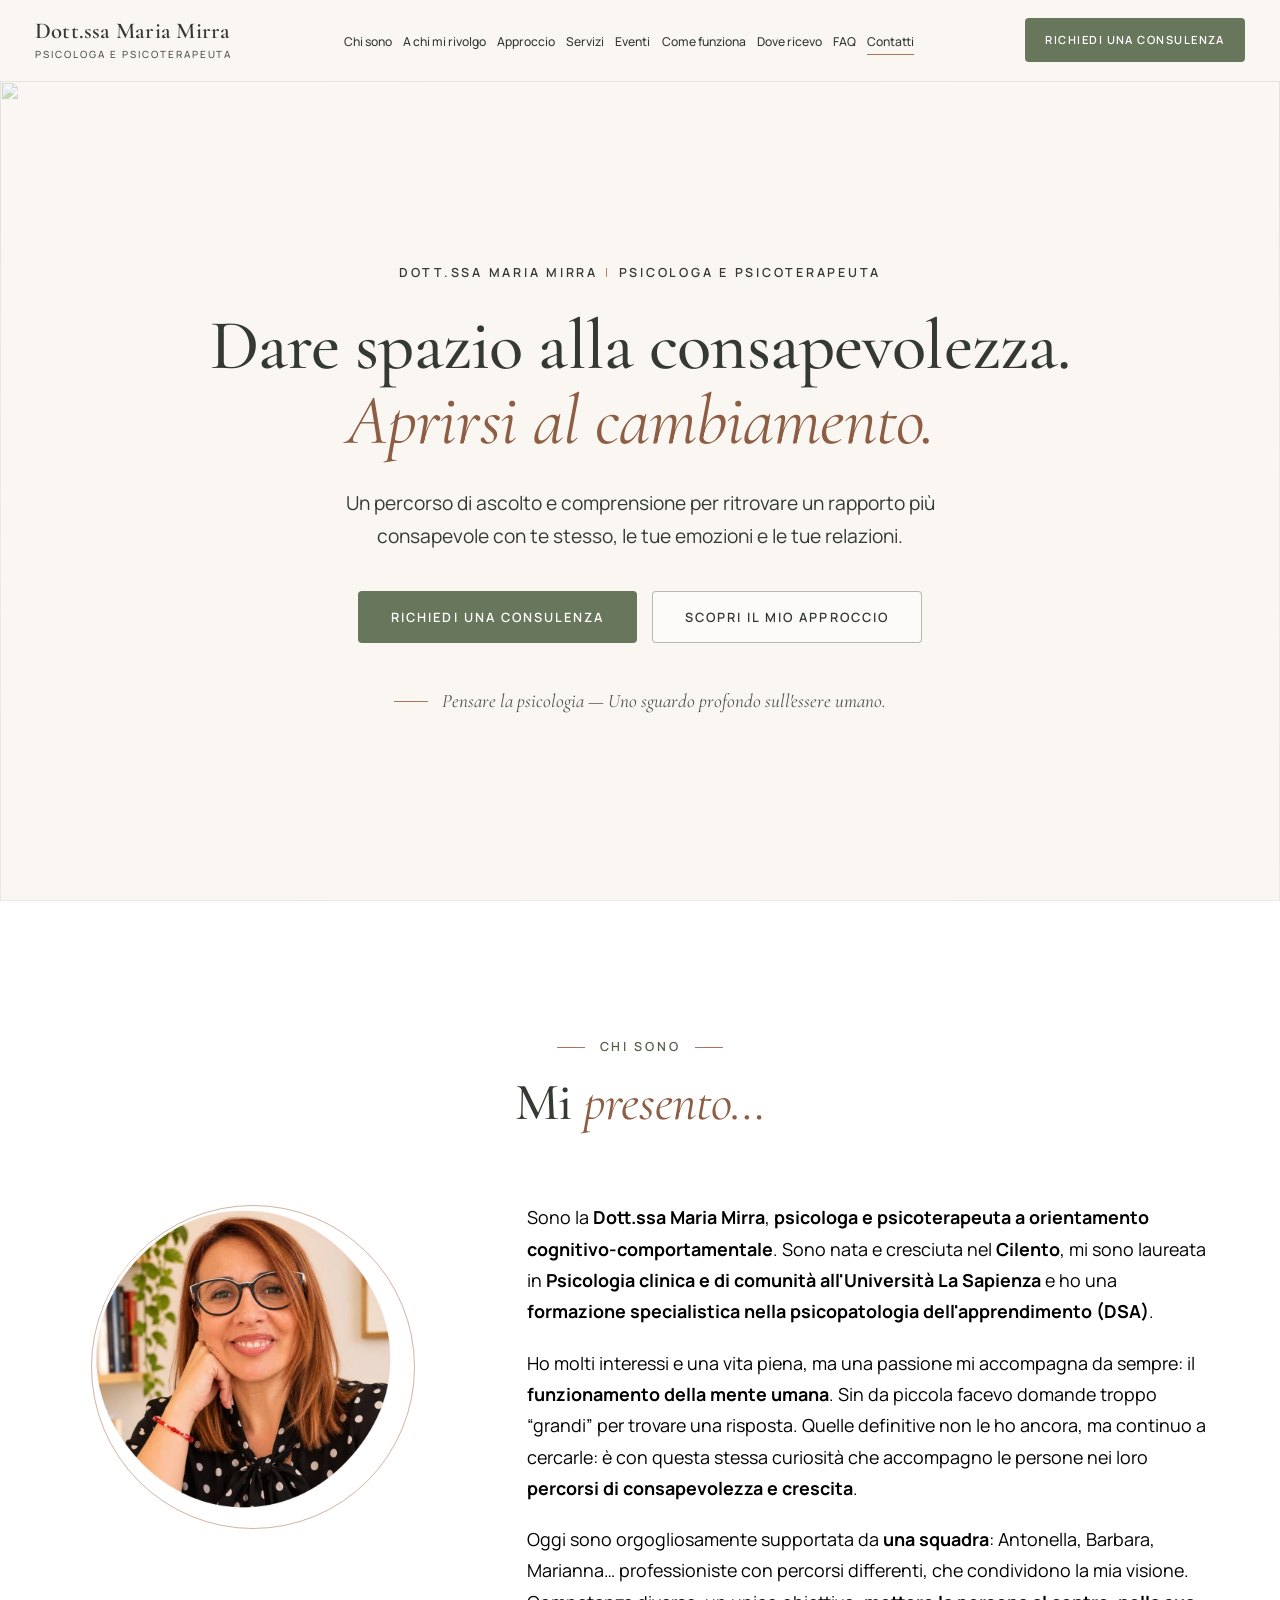
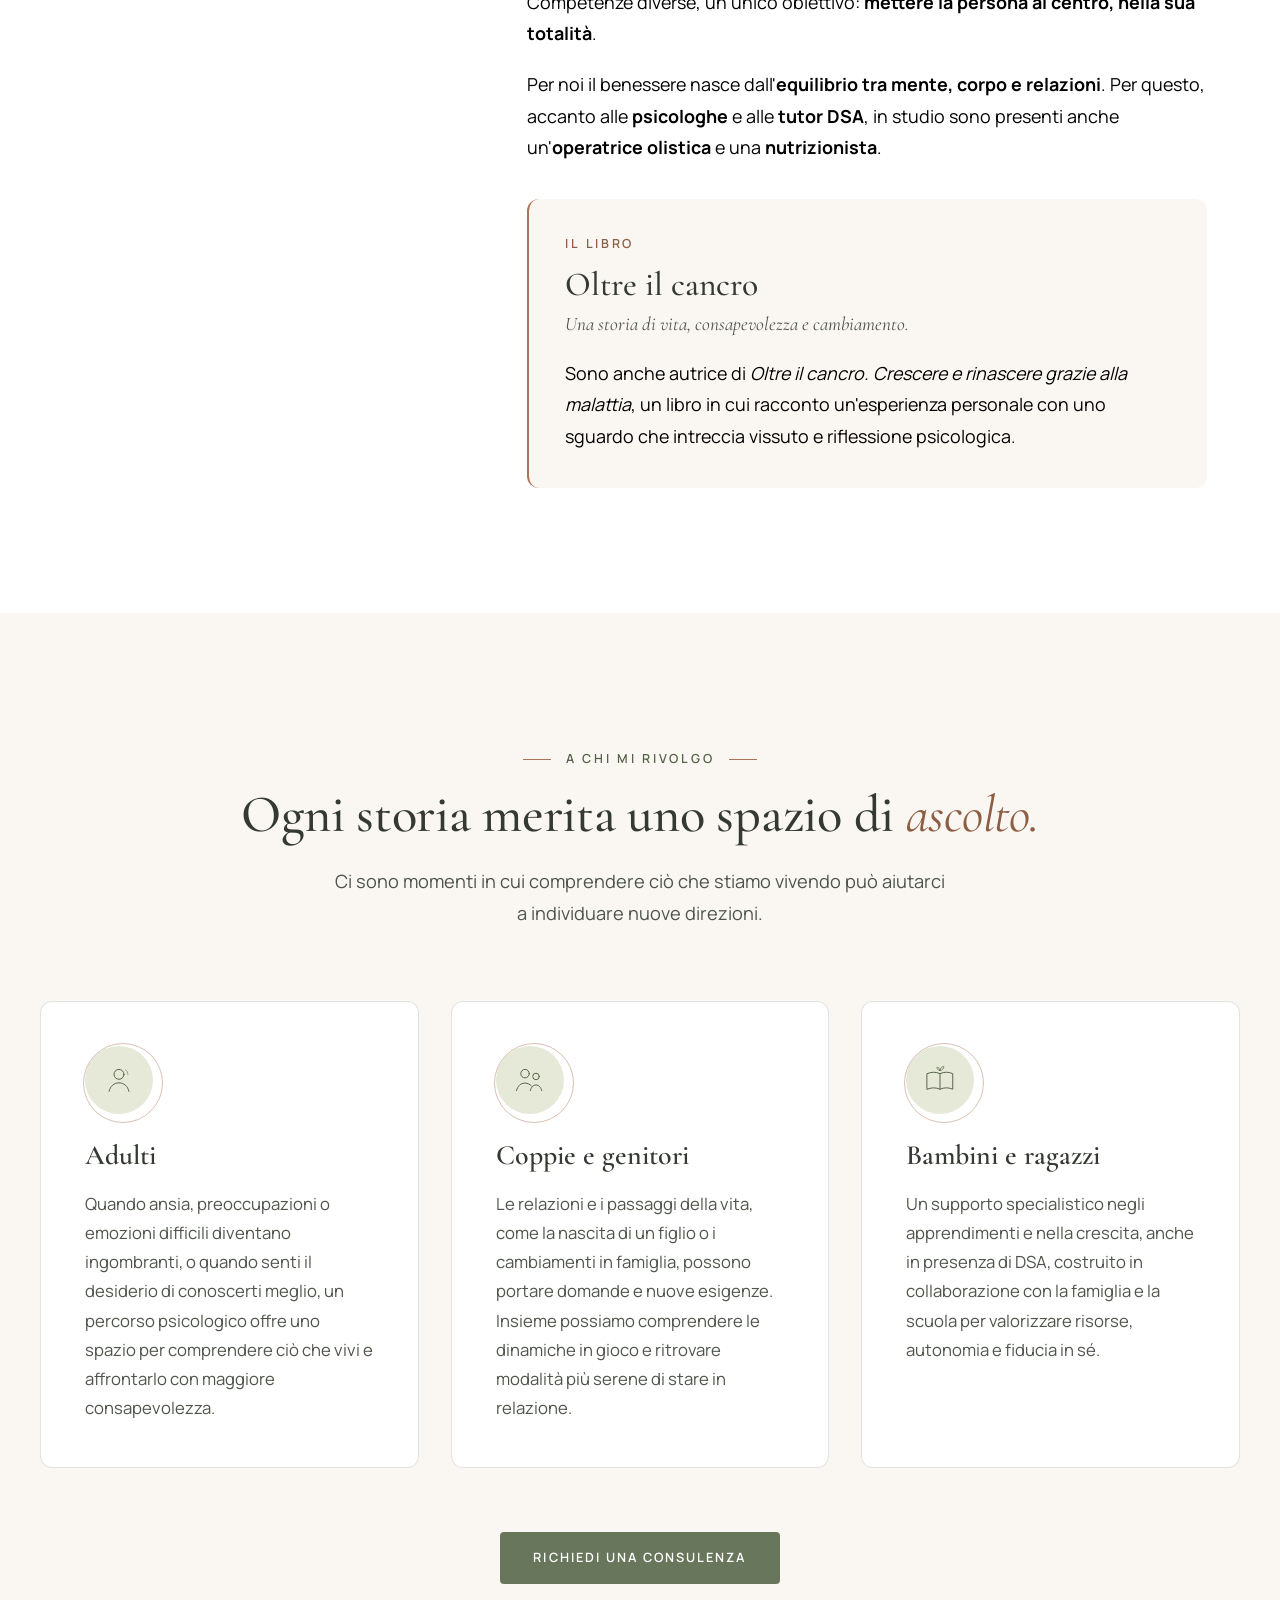
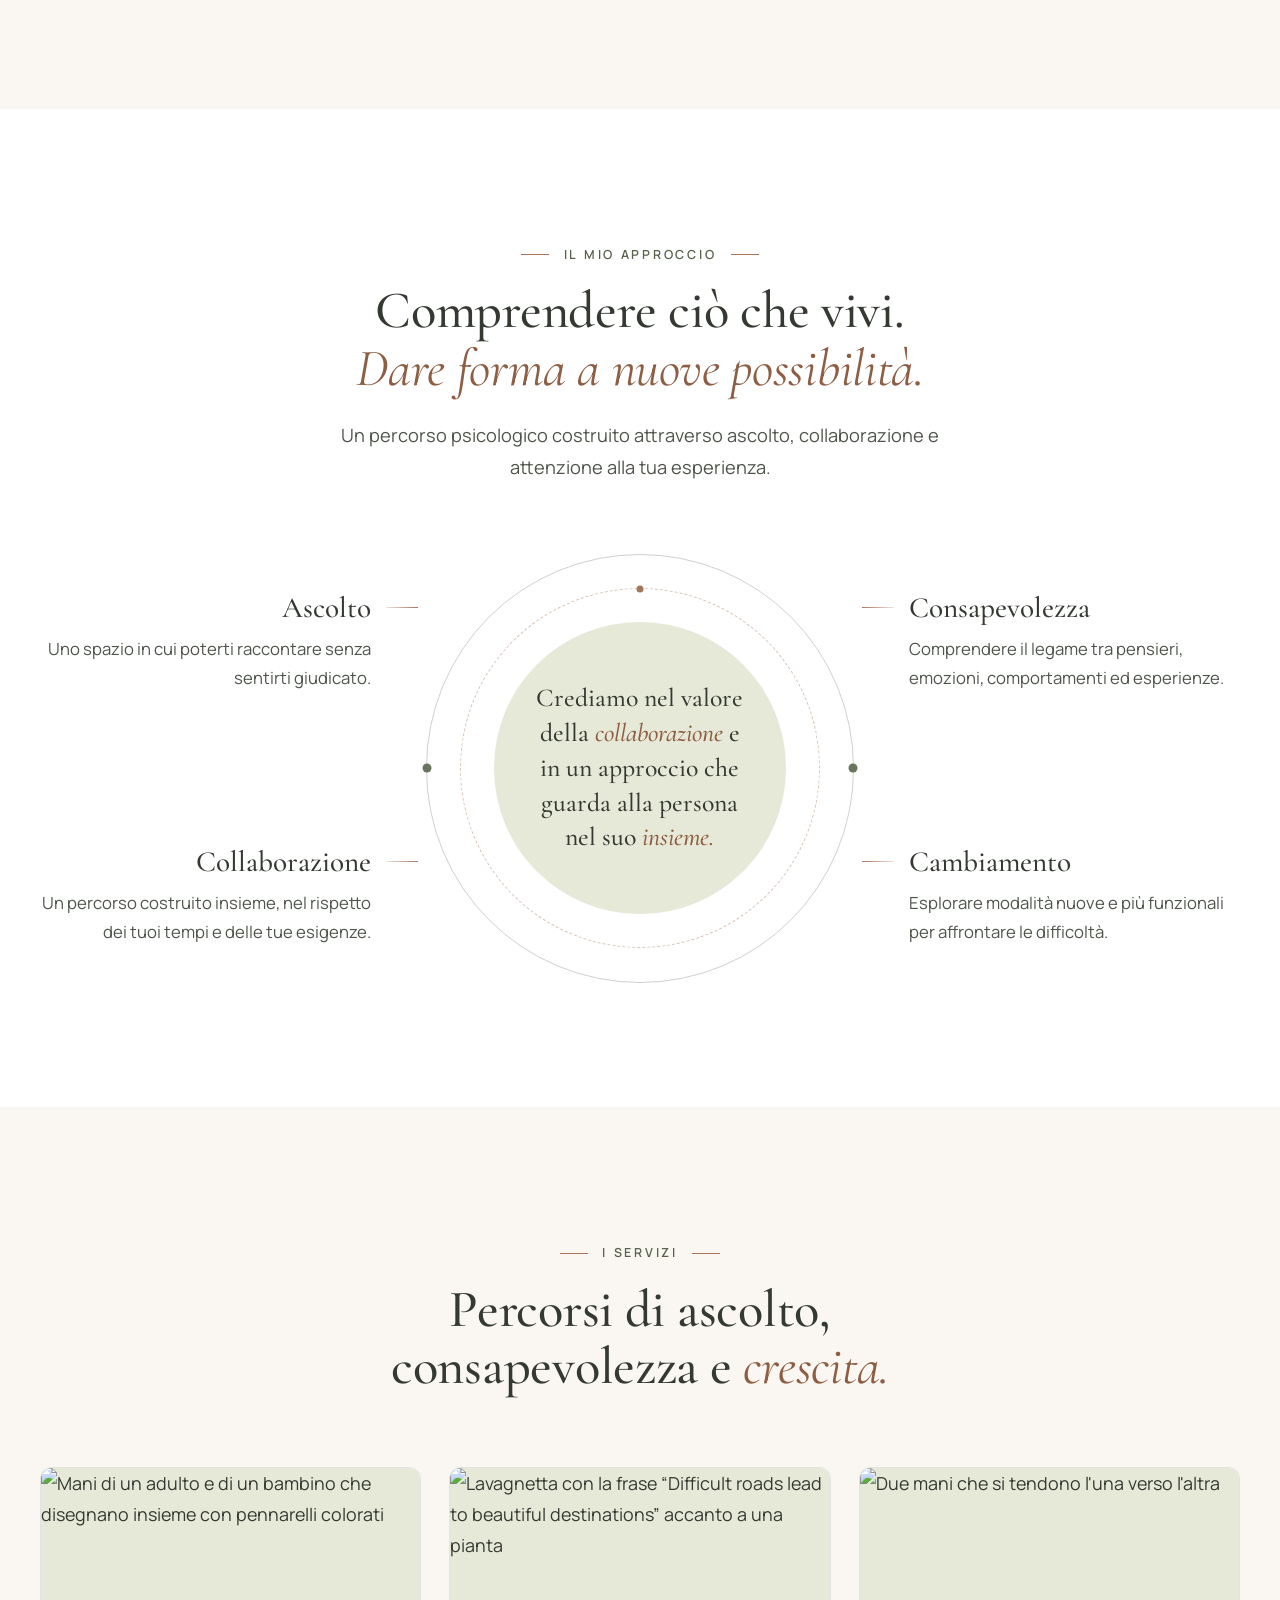
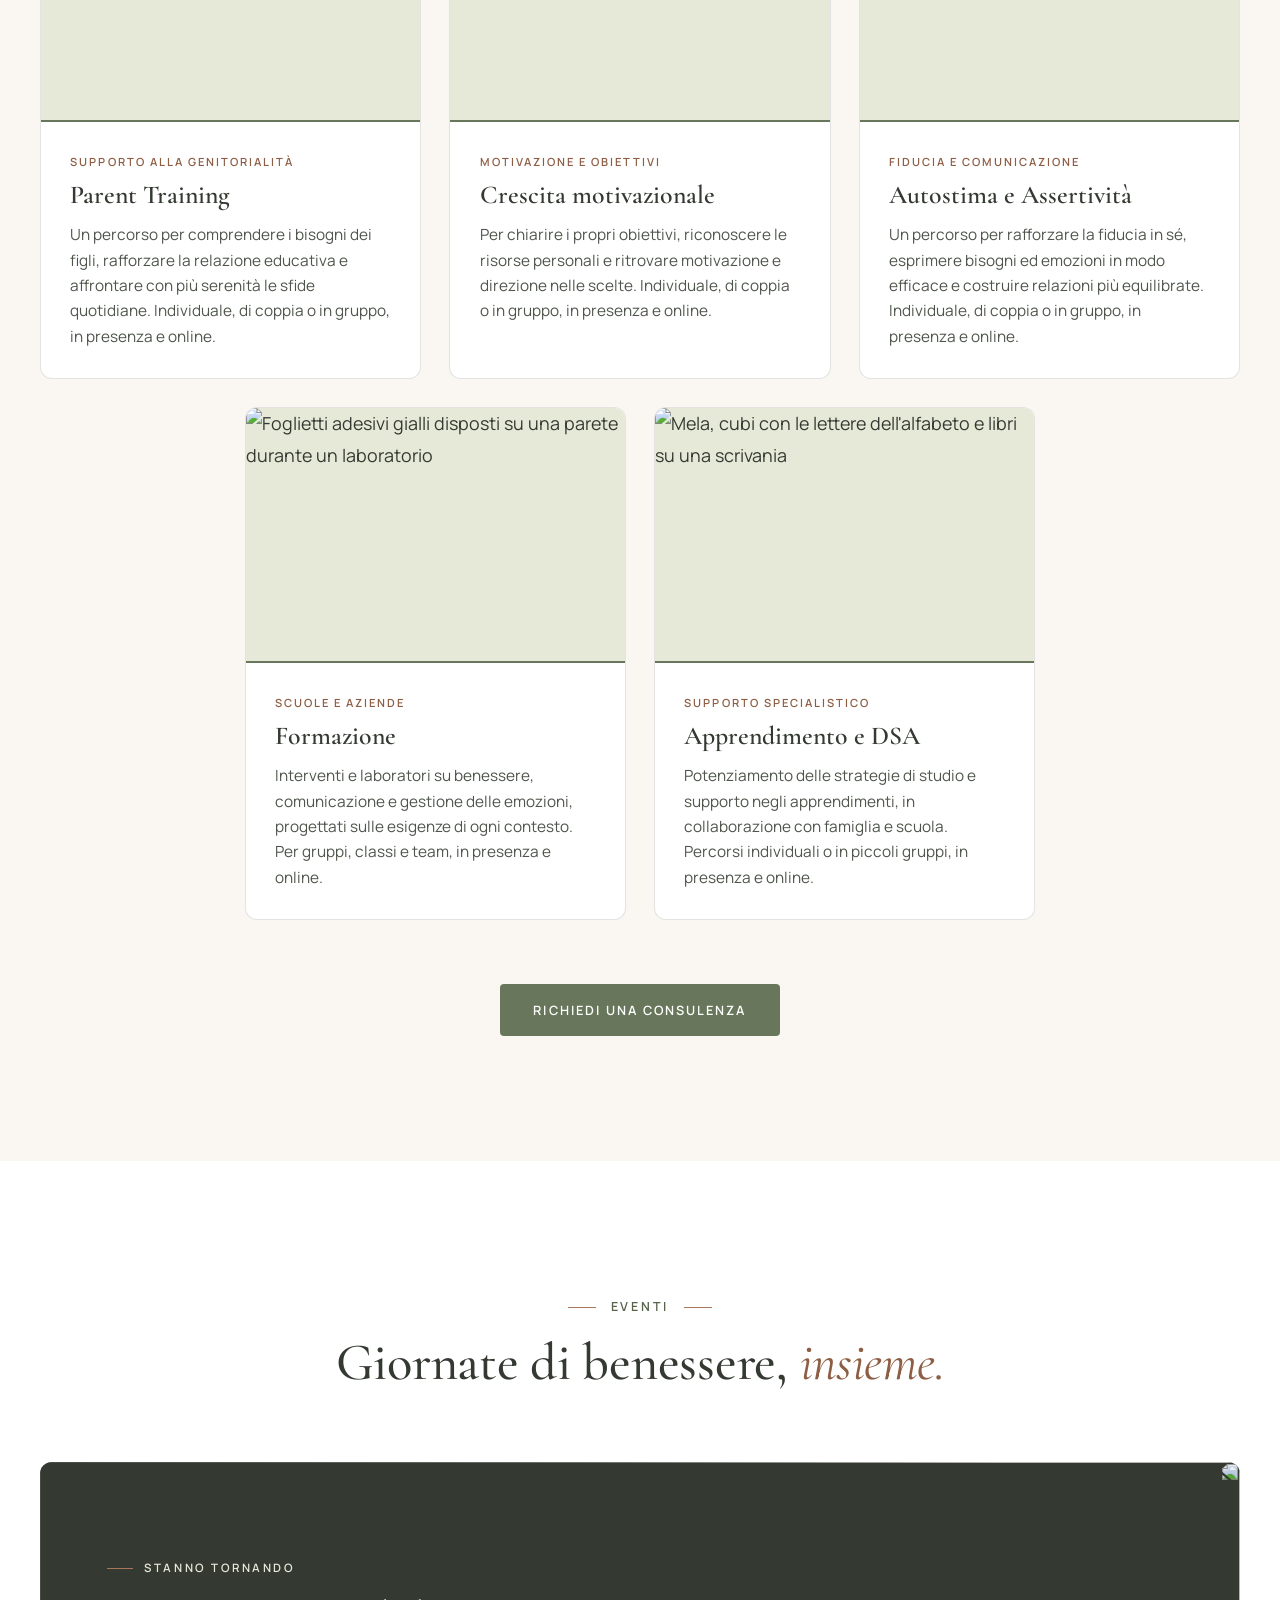
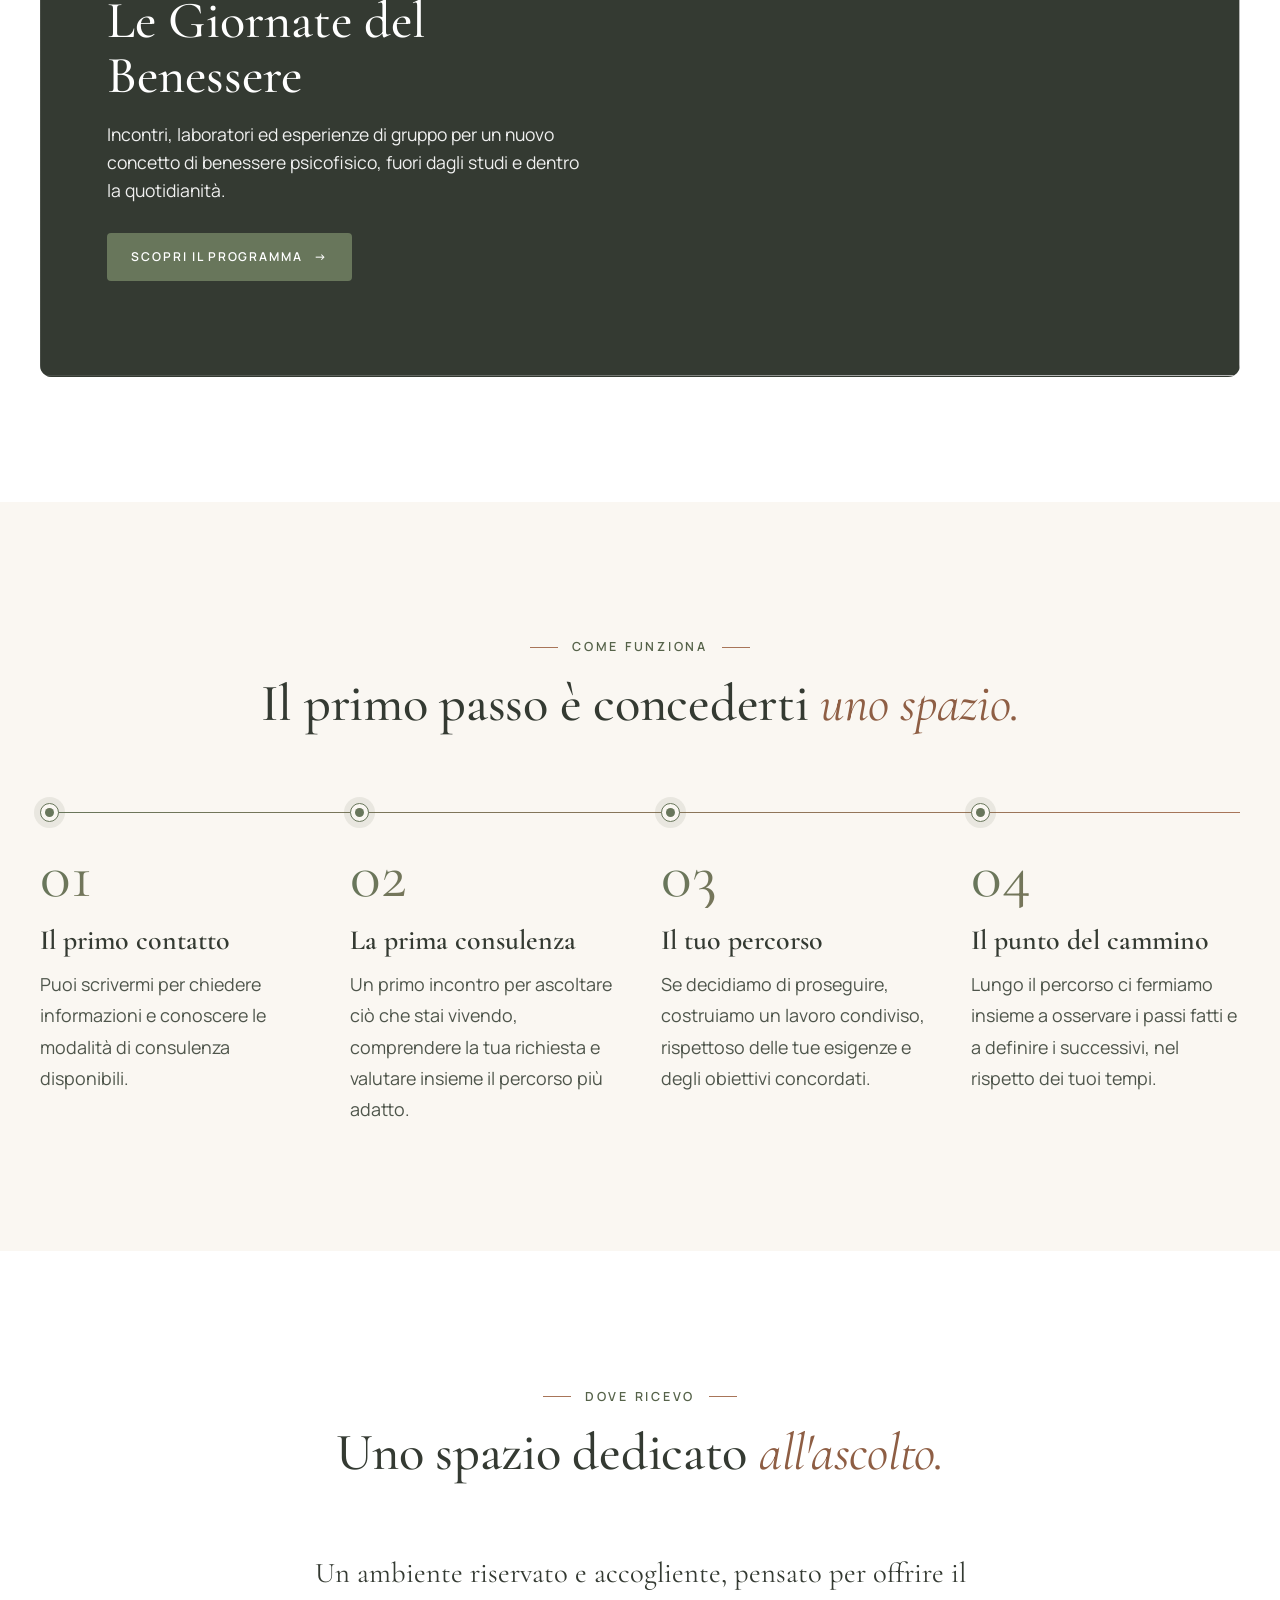
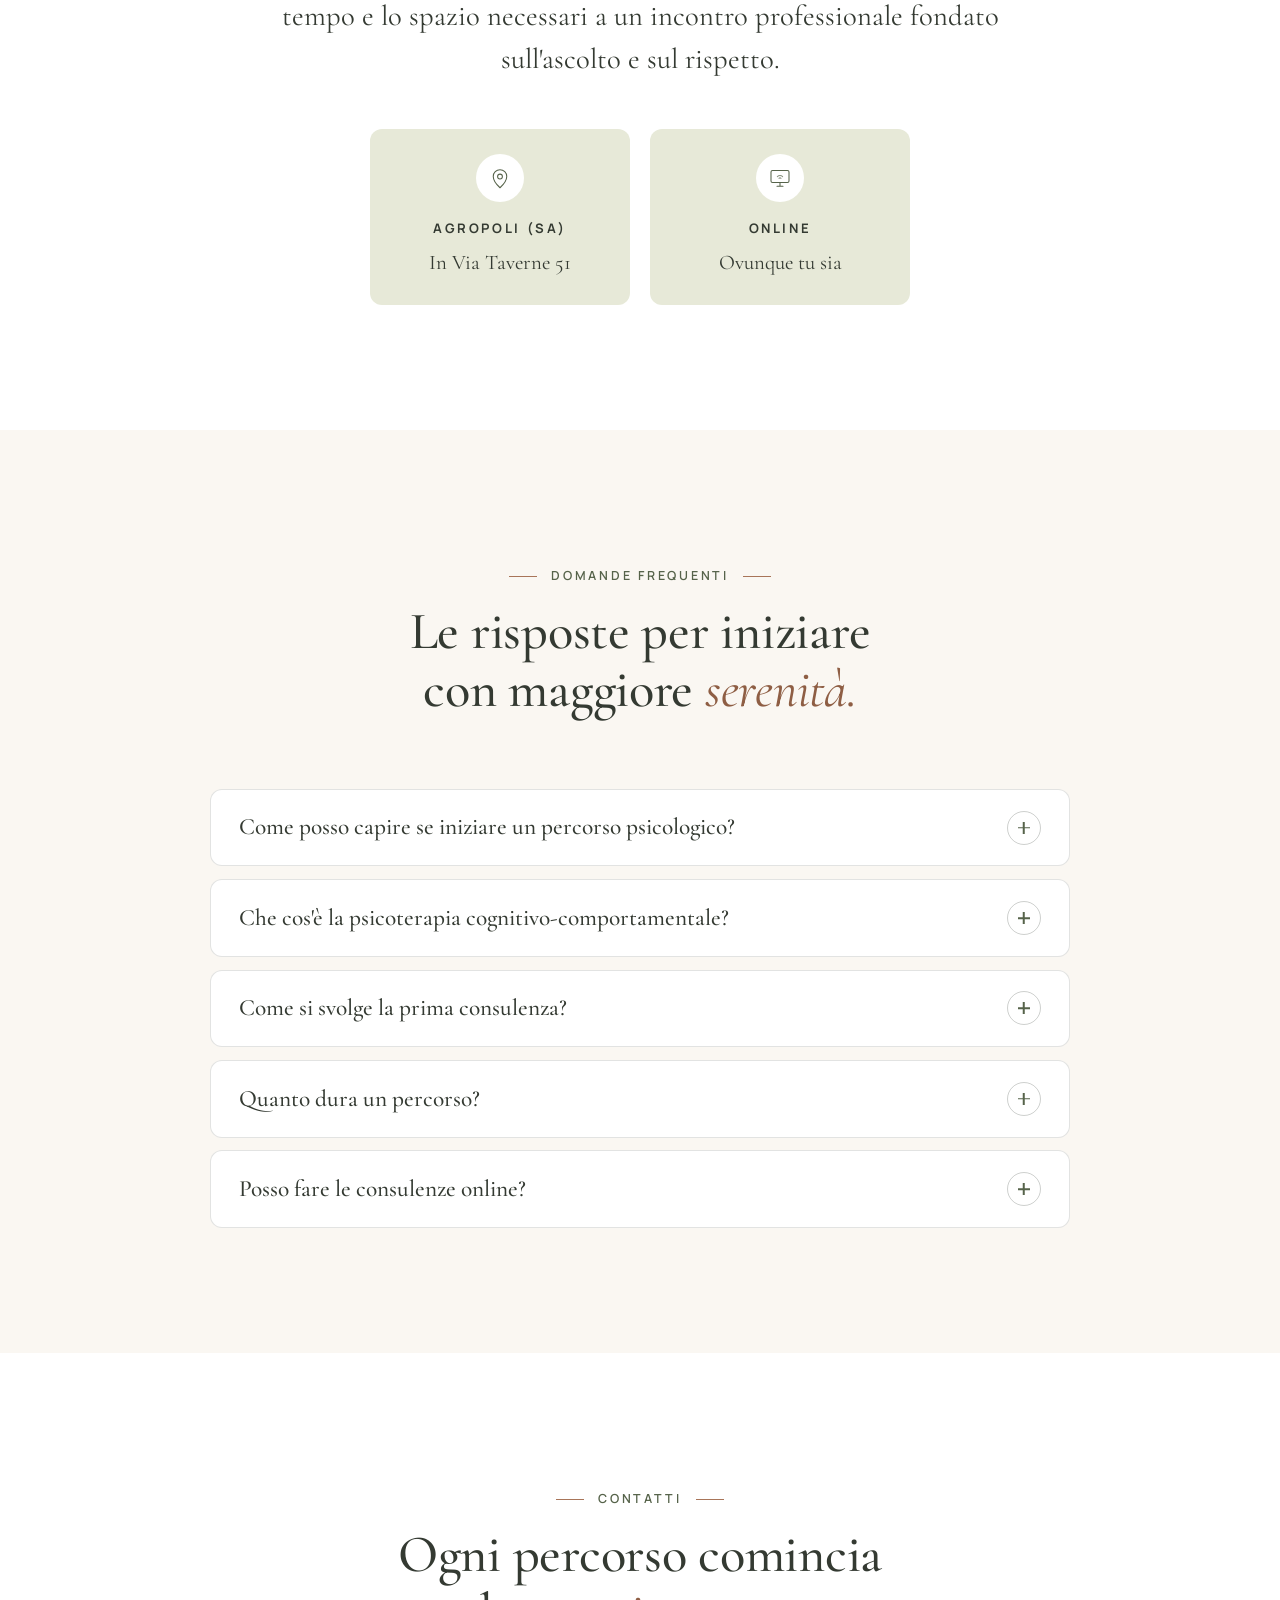
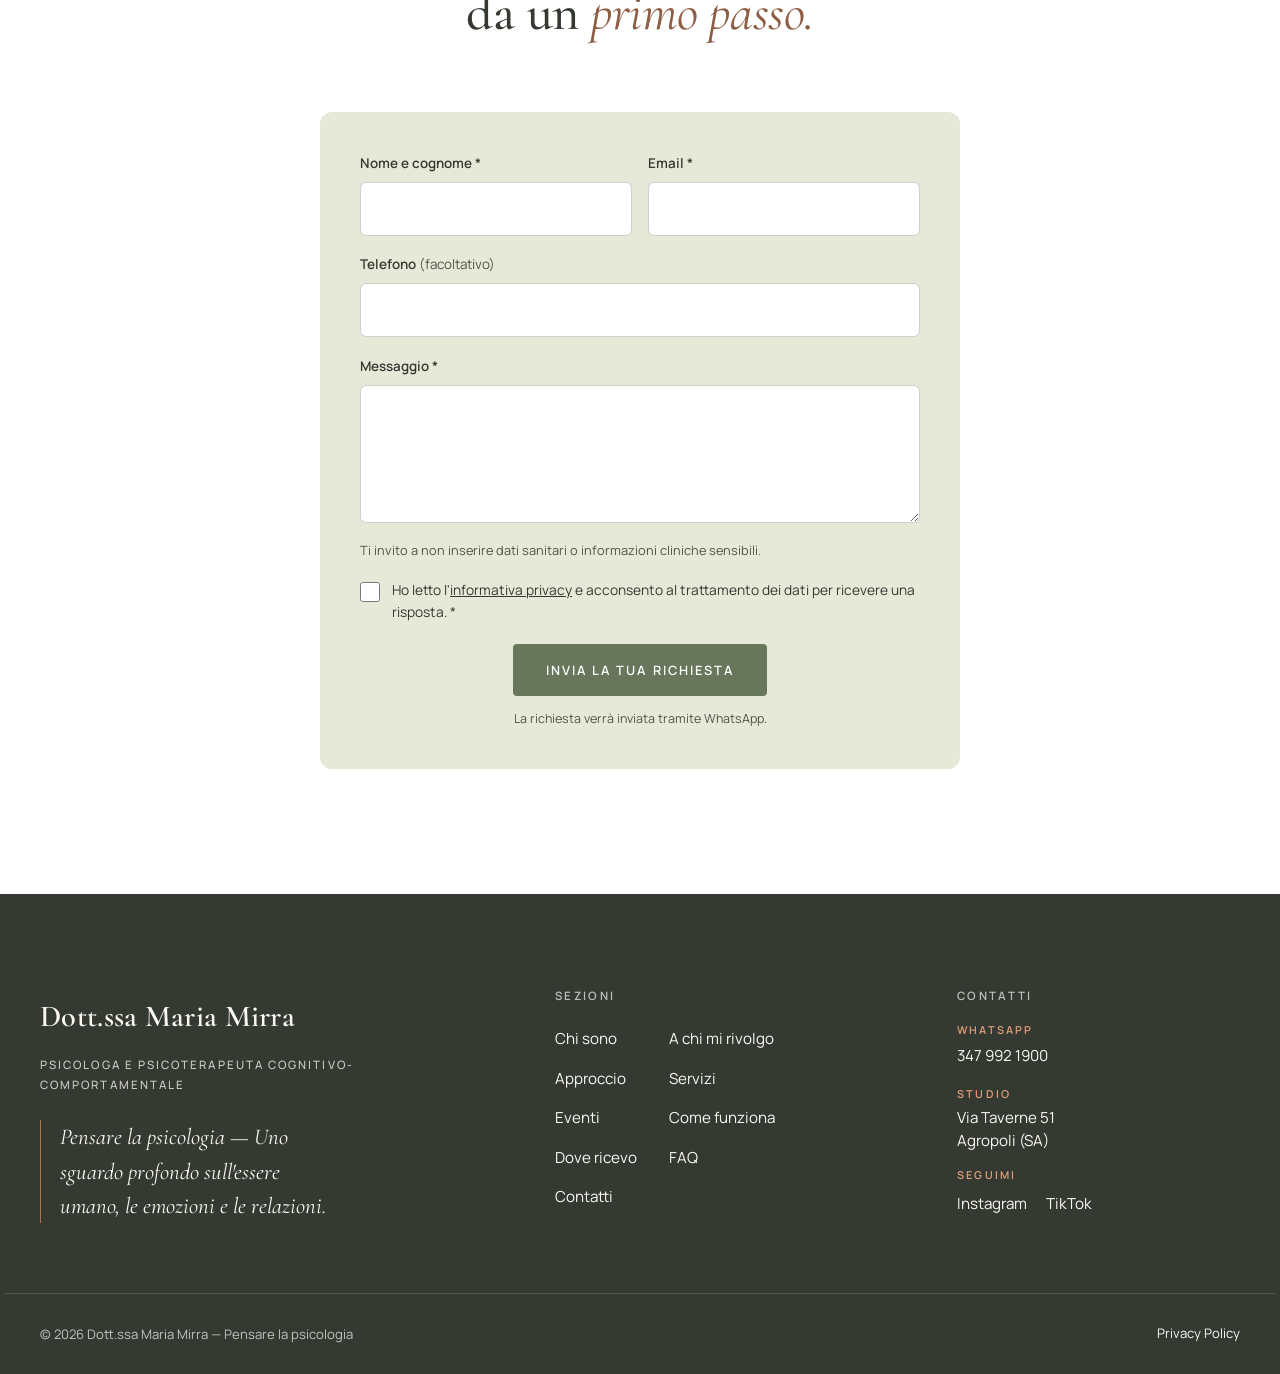
==== commit 699710e8: "Eventi: programma delle Giornate del Benessere nel modal - Programma per data con relatori, facilmen" ====
--- a/index.html
+++ b/index.html
@@ -327,16 +327,16 @@
         </header>
 
         <button class="event-trigger reveal" type="button" aria-haspopup="dialog" aria-controls="event-dialog">
-          <img src="https://images.unsplash.com/photo-1544367567-0f2fcb009e0b?w=1600&q=70&fm=webp"
-               srcset="https://images.unsplash.com/photo-1544367567-0f2fcb009e0b?w=800&q=70&fm=webp 800w, https://images.unsplash.com/photo-1544367567-0f2fcb009e0b?w=1600&q=70&fm=webp 1600w"
+          <img src="https://images.unsplash.com/photo-1593811167562-9cef47bfc4d7?w=1600&q=70&fm=webp"
+               srcset="https://images.unsplash.com/photo-1593811167562-9cef47bfc4d7?w=800&q=70&fm=webp 800w, https://images.unsplash.com/photo-1593811167562-9cef47bfc4d7?w=1600&q=70&fm=webp 1600w"
                sizes="(min-width: 1240px) 1200px, 100vw" width="1600" height="1067" loading="lazy" decoding="async"
                alt="">
           <span class="event-shade" aria-hidden="true"></span>
           <span class="event-content">
             <span class="event-label">Stanno tornando</span>
             <span class="event-title">Le Giornate del Benessere</span>
-            <span class="event-text">Un nuovo concetto di benessere psicofisico, fuori dagli studi e dentro la quotidianità.</span>
-            <span class="event-cta">Scopri e prenota <span aria-hidden="true">→</span></span>
+            <span class="event-text">Incontri, laboratori ed esperienze di gruppo per un nuovo concetto di benessere psicofisico, fuori dagli studi e dentro la quotidianità.</span>
+            <span class="event-cta">Scopri il programma <span aria-hidden="true">→</span></span>
           </span>
         </button>
       </div>
@@ -347,18 +347,84 @@
             <span aria-hidden="true"></span><span class="visually-hidden">Chiudi</span>
           </button>
           <div class="dialog-media">
-            <img src="https://images.unsplash.com/photo-1544367567-0f2fcb009e0b?w=1100&q=70&fm=webp" width="1100" height="733" loading="lazy" decoding="async"
-                 alt="Silhouette di una persona in una posizione yoga al tramonto">
-          </div>
+            <img src="https://images.unsplash.com/photo-1593811167562-9cef47bfc4d7?w=1100&q=70&fm=webp" width="1100" height="733" loading="lazy" decoding="async"
+                 alt="Mani che suonano una campana tibetana in un ambiente luminoso, con incenso">
+          </div>
+
           <div class="dialog-body">
-            <p class="eyebrow">Eventi di gruppo</p>
-            <h2 id="event-dialog-title">Le Giornate del Benessere stanno tornando! <span aria-hidden="true">✨</span></h2>
-            <p>Siamo orgogliosi di contribuire ad un progetto tanto ambizioso quanto utile, promosso dalle <strong>Dottoresse Francesca Carola e Maria Mirra</strong>.</p>
-            <p>Un'iniziativa che punta a diffondere un nuovo concetto di <strong>benessere psicofisico</strong>, portandolo fuori dai classici studi professionali e rendendolo parte della quotidianità.</p>
-            <p><strong>Atletica Agropoli</strong> è orgogliosa di collaborare alla riuscita di questo progetto, sia nella fase organizzativa che nella realizzazione di una giornata dedicata, di cui vi sveleremo presto tutti i dettagli.</p>
+            <div class="dialog-scroll">
+              <p class="eyebrow">Eventi di gruppo</p>
+              <h2 id="event-dialog-title">Le Giornate del Benessere stanno tornando! <span aria-hidden="true">✨</span></h2>
+              <p>Siamo orgogliosi di contribuire ad un progetto tanto ambizioso quanto utile, promosso dalle <strong>Dottoresse Francesca Carola e Maria Mirra</strong>.</p>
+              <p>Un'iniziativa che punta a diffondere un nuovo concetto di <strong>benessere psicofisico</strong>, portandolo fuori dai classici studi professionali e rendendolo parte della quotidianità.</p>
+              <p><strong>Atletica Agropoli</strong> è orgogliosa di collaborare alla riuscita di questo progetto, sia nella fase organizzativa che nella realizzazione di una giornata dedicata, di cui vi sveleremo presto tutti i dettagli.</p>
+
+              <!--
+                PROGRAMMA DEGLI EVENTI — da aggiornare a ogni nuova edizione.
+                Per aggiungere una giornata copia un blocco <li class="program-day">…</li>:
+                  - <time datetime="AAAA-MM-GG">: data in formato ISO
+                  - .pd-num = giorno, .pd-month = giorno della settimana + mese
+                  - un <li> dentro .pd-events per ogni evento (titolo in .pe-title, relatore in .pe-host)
+              -->
+              <div class="program">
+                <div class="program-head">
+                  <h3 class="mini-title">Il programma</h3>
+                  <p class="program-edition">Edizione giugno 2026</p>
+                </div>
+                <ol class="program-list">
+                  <li class="program-day">
+                    <time class="pd-date" datetime="2026-06-15"><span class="pd-num">15</span><span class="pd-month">Lun · Giu</span></time>
+                    <ul class="pd-events">
+                      <li><p class="pe-title">Antropologia alimentare: storia semiseria delle diete</p><p class="pe-host">Andrea Ricci · Biologo Nutrizionista</p></li>
+                    </ul>
+                  </li>
+                  <li class="program-day">
+                    <time class="pd-date" datetime="2026-06-16"><span class="pd-num">16</span><span class="pd-month">Mar · Giu</span></time>
+                    <ul class="pd-events">
+                      <li><p class="pe-title">Glow&amp;Go</p><p class="pe-host">Maria Antonietta Spinelli · Makeup artist</p></li>
+                    </ul>
+                  </li>
+                  <li class="program-day">
+                    <time class="pd-date" datetime="2026-06-17"><span class="pd-num">17</span><span class="pd-month">Mer · Giu</span></time>
+                    <ul class="pd-events">
+                      <li><p class="pe-title">Incontriamo l'Atletica Agropoli</p></li>
+                      <li><p class="pe-title">Decoriamo l'arcobaleno. Pittura su stoffa</p><p class="pe-host">Maria Grazia Lancellotti · Artista</p></li>
+                      <li><p class="pe-title">Armonizzazione sonora di gruppo</p><p class="pe-host">Katia Polla · Operatore Olistico del suono</p></li>
+                    </ul>
+                  </li>
+                  <li class="program-day">
+                    <time class="pd-date" datetime="2026-06-18"><span class="pd-num">18</span><span class="pd-month">Gio · Giu</span></time>
+                    <ul class="pd-events">
+                      <li><p class="pe-title">Uncinetto è… arte, creatività e relax!</p><p class="pe-host">Teresa Miglino Ricci · Esperta di crochet</p></li>
+                      <li><p class="pe-title">Consapevolezza del momento presente</p><p class="pe-host">Luciano Bufano · Insegnante di Yoga</p></li>
+                    </ul>
+                  </li>
+                  <li class="program-day">
+                    <time class="pd-date" datetime="2026-06-19"><span class="pd-num">19</span><span class="pd-month">Ven · Giu</span></time>
+                    <ul class="pd-events">
+                      <li><p class="pe-title">La valigia degli arcobaleni interiori</p><p class="pe-host">Emiliana Sansivieri · Pedagogista clinica e Maria Mirra · Psicologa Psicoterapeuta</p></li>
+                    </ul>
+                  </li>
+                  <li class="program-day">
+                    <time class="pd-date" datetime="2026-06-20"><span class="pd-num">20</span><span class="pd-month">Sab · Giu</span></time>
+                    <ul class="pd-events">
+                      <li><p class="pe-title">Piedi felici, mente serena</p><p class="pe-host">Anna Dell'Aglio · Riflessologa plantare</p></li>
+                      <li><p class="pe-title">Trekking: Castello di Federico II al tramonto</p><p class="pe-host">Cilento Accuvato · Guida escursioni</p></li>
+                    </ul>
+                  </li>
+                  <li class="program-day">
+                    <time class="pd-date" datetime="2026-06-21"><span class="pd-num">21</span><span class="pd-month">Dom · Giu</span></time>
+                    <ul class="pd-events">
+                      <li><p class="pe-title">Commentiamo insieme “Lo strano caso del cane ucciso a mezzanotte” di Mark Haddon</p><p class="pe-host">Club del Libro “Tra le righe” · Centro MEDICASUD srl · OTIUM Mare Felix</p></li>
+                    </ul>
+                  </li>
+                </ol>
+                <p class="program-note">Le date e gli appuntamenti possono variare a ogni edizione: qui trovi sempre il programma aggiornato.</p>
+              </div>
+            </div>
+
             <div class="dialog-actions">
-              <a class="btn btn-primary" href="https://wa.me/393479921900?text=Buongiorno%20Dott.ssa%20Mirra%2C%20vorrei%20prenotarmi%20alle%20Giornate%20del%20Benessere." target="_blank" rel="noopener">Prenotati su WhatsApp<span class="visually-hidden"> (si apre in una nuova scheda)</span></a>
-              <a class="btn btn-outline" href="#contatti" data-close>Richiedi informazioni</a>
+              <a class="btn btn-primary" href="https://wa.me/393479921900?text=Buongiorno%20Dott.ssa%20Mirra%2C%20vorrei%20prenotarmi%20alle%20Giornate%20del%20Benessere.%20Evento%20di%20interesse%3A%20" target="_blank" rel="noopener">Prenota ora<span class="visually-hidden"> tramite WhatsApp (si apre in una nuova scheda)</span></a>
             </div>
           </div>
         </div>
@@ -574,7 +640,7 @@
       <div class="footer-contact">
         <h2 class="footer-title">Contatti</h2>
         <p class="footer-label">WhatsApp</p>
-        <p><a href="https://wa.me/393479921900" target="_blank" rel="noopener">Al numero 347 992 1900<span class="visually-hidden"> (si apre in una nuova scheda)</span></a></p>
+        <p><a href="https://wa.me/393479921900" target="_blank" rel="noopener">347 992 1900<span class="visually-hidden"> (si apre in una nuova scheda)</span></a></p>
         <p class="footer-label">Studio</p>
         <p>Via Taverne 51<br>Agropoli (SA)</p>
         <p class="footer-label">Seguimi</p>
--- a/css/style.css
+++ b/css/style.css
@@ -539,7 +539,8 @@
 }
 .event-trigger img {
   position: absolute; inset: 0; z-index: -2;
-  width: 100%; height: 100%; object-fit: cover; object-position: 50% 60%;
+  width: 100%; height: 100%; object-fit: cover; object-position: 50% 55%;
+  transform: scaleX(-1); /* specchiata: il soggetto resta libero dal testo */
   transition: transform 1.4s var(--ease);
 }
 .event-shade {
@@ -575,13 +576,13 @@
   transition: background-color .3s var(--ease);
 }
 .event-cta span { transition: transform .3s var(--ease); }
-.event-trigger:hover img { transform: scale(1.03); }
+.event-trigger:hover img { transform: scale(-1.03, 1.03); }
 .event-trigger:hover .event-cta { background: var(--olive-dark); }
 .event-trigger:hover .event-cta span { transform: translateX(4px); }
 .event-trigger:focus-visible { outline-offset: 5px; }
 
 .event-dialog {
-  width: min(960px, calc(100% - 2rem));
+  width: min(1080px, calc(100% - 2rem));
   max-height: calc(100dvh - 2rem);
   padding: 0; border: 0;
   border-radius: var(--radius-lg);
@@ -598,15 +599,71 @@
 .dialog-inner {
   position: relative;
   display: grid;
-  grid-template-columns: 2fr 3fr;
-  max-height: calc(100dvh - 2rem);
-}
-.dialog-media { min-height: 100%; background: var(--sage); }
-.dialog-media img { width: 100%; height: 100%; object-fit: cover; }
-.dialog-body { padding: clamp(1.75rem, 1.2rem + 2.5vw, 3.25rem); overflow-y: auto; }
-.dialog-body h2 { font-size: clamp(1.9rem, 1.6rem + 1.2vw, 2.6rem); margin-bottom: 1.4rem; }
+  grid-template-columns: 5fr 7fr;
+  height: min(820px, calc(100dvh - 2rem));
+}
+.dialog-media { min-height: 0; background: var(--sage); }
+.dialog-media img { width: 100%; height: 100%; object-fit: cover; object-position: 38% 50%; }
+.dialog-body { display: flex; flex-direction: column; min-height: 0; }
+.dialog-scroll {
+  flex: 1 1 auto; min-height: 0; overflow-y: auto;
+  padding: clamp(1.75rem, 1.2rem + 2.5vw, 3rem) clamp(1.5rem, 1rem + 2.5vw, 3rem) 1.5rem;
+  overscroll-behavior: contain;
+}
+.dialog-body h2 { font-size: clamp(1.9rem, 1.6rem + 1.2vw, 2.5rem); margin-bottom: 1.3rem; padding-right: 2.5rem; }
 .dialog-body p { font-size: 1rem; line-height: 1.7; }
-.dialog-actions { display: flex; flex-wrap: wrap; gap: .8rem; margin-top: 1.8rem; }
+.dialog-actions {
+  flex: 0 0 auto;
+  display: flex; justify-content: center;
+  padding: 1rem clamp(1.5rem, 1rem + 2.5vw, 3rem) 1.25rem;
+  border-top: 1px solid var(--line);
+  background: var(--ivory);
+}
+.dialog-actions .btn { min-width: min(100%, 280px); }
+
+/* Programma eventi */
+.program {
+  margin-top: 2rem;
+  background: var(--white);
+  border-radius: var(--radius-lg);
+  padding: clamp(1.25rem, 1rem + 1.2vw, 1.9rem);
+}
+.program-head { display: flex; flex-wrap: wrap; align-items: baseline; justify-content: space-between; gap: .3rem 1rem; margin-bottom: .6rem; }
+.program-head .mini-title { margin: 0; }
+.program-edition {
+  margin: 0 !important;
+  font-family: var(--serif); font-style: italic;
+  font-size: 1.05rem !important; color: var(--terracotta-text);
+}
+.program-day {
+  display: grid;
+  grid-template-columns: 64px minmax(0, 1fr);
+  gap: 1rem;
+  padding: 1.1rem 0;
+  border-top: 1px solid var(--line);
+}
+.program-day:first-child { border-top: 0; }
+.pd-date { display: flex; flex-direction: column; align-items: flex-start; line-height: 1; }
+.pd-num { font-family: var(--serif); font-size: 2.3rem; font-weight: 500; color: var(--terracotta-text); }
+.pd-month {
+  margin-top: .35rem;
+  font-size: .62rem; font-weight: 600; letter-spacing: .16em; text-transform: uppercase;
+  color: var(--ink-soft); white-space: nowrap;
+}
+.pd-events { display: grid; gap: .85rem; }
+.pd-events li { position: relative; padding-left: 1rem; }
+.pd-events li::before {
+  content: ""; position: absolute; left: 0; top: .62rem;
+  width: 5px; height: 5px; border-radius: 50%; background: var(--olive);
+}
+.pe-title {
+  margin: 0 !important;
+  font-family: var(--serif);
+  font-size: 1.2rem !important; line-height: 1.3 !important; font-weight: 600;
+  color: var(--ink);
+}
+.pe-host { margin: .2rem 0 0 !important; font-size: .86rem !important; line-height: 1.5 !important; color: var(--ink-soft); }
+.program-note { margin: 1rem 0 0 !important; padding-top: 1rem; border-top: 1px solid var(--line); font-size: .84rem !important; color: var(--ink-soft); }
 .dialog-close {
   position: absolute; top: .9rem; right: .9rem; z-index: 2;
   width: 44px; height: 44px; border-radius: 50%;
@@ -896,7 +953,8 @@
   .js .reveal, .js .orbit.reveal { opacity: 1; transform: none; }
   .js .jstep .jnum, .js .jstep h3, .js .jstep p { opacity: 1; transform: none; filter: none; }
   .card:hover, .service-card:hover, .btn-primary:hover, .where-box:hover { transform: none; }
-  .service-card:hover .service-media img, .event-trigger:hover img { transform: none; }
+  .service-card:hover .service-media img { transform: none; }
+  .event-trigger:hover img { transform: scaleX(-1); }
 }
 
 /* =========================================================
@@ -948,9 +1006,9 @@
   .event-trigger { aspect-ratio: auto; min-height: 420px; }
   .event-shade { background: linear-gradient(0deg, rgba(52, 58, 50, .9) 0%, rgba(52, 58, 50, .65) 55%, rgba(52, 58, 50, .2) 100%); }
   .event-content { justify-content: flex-end; }
-  .dialog-inner { grid-template-columns: 1fr; overflow-y: auto; }
-  .dialog-media { aspect-ratio: 16 / 9; min-height: 0; }
-  .dialog-body { overflow: visible; }
+  .dialog-inner { display: flex; flex-direction: column; height: calc(100dvh - 2rem); }
+  .dialog-media { flex: 0 0 auto; height: clamp(130px, 24vh, 220px); }
+  .dialog-body { flex: 1 1 auto; }
 }
 
 @media (max-width: 640px) {
